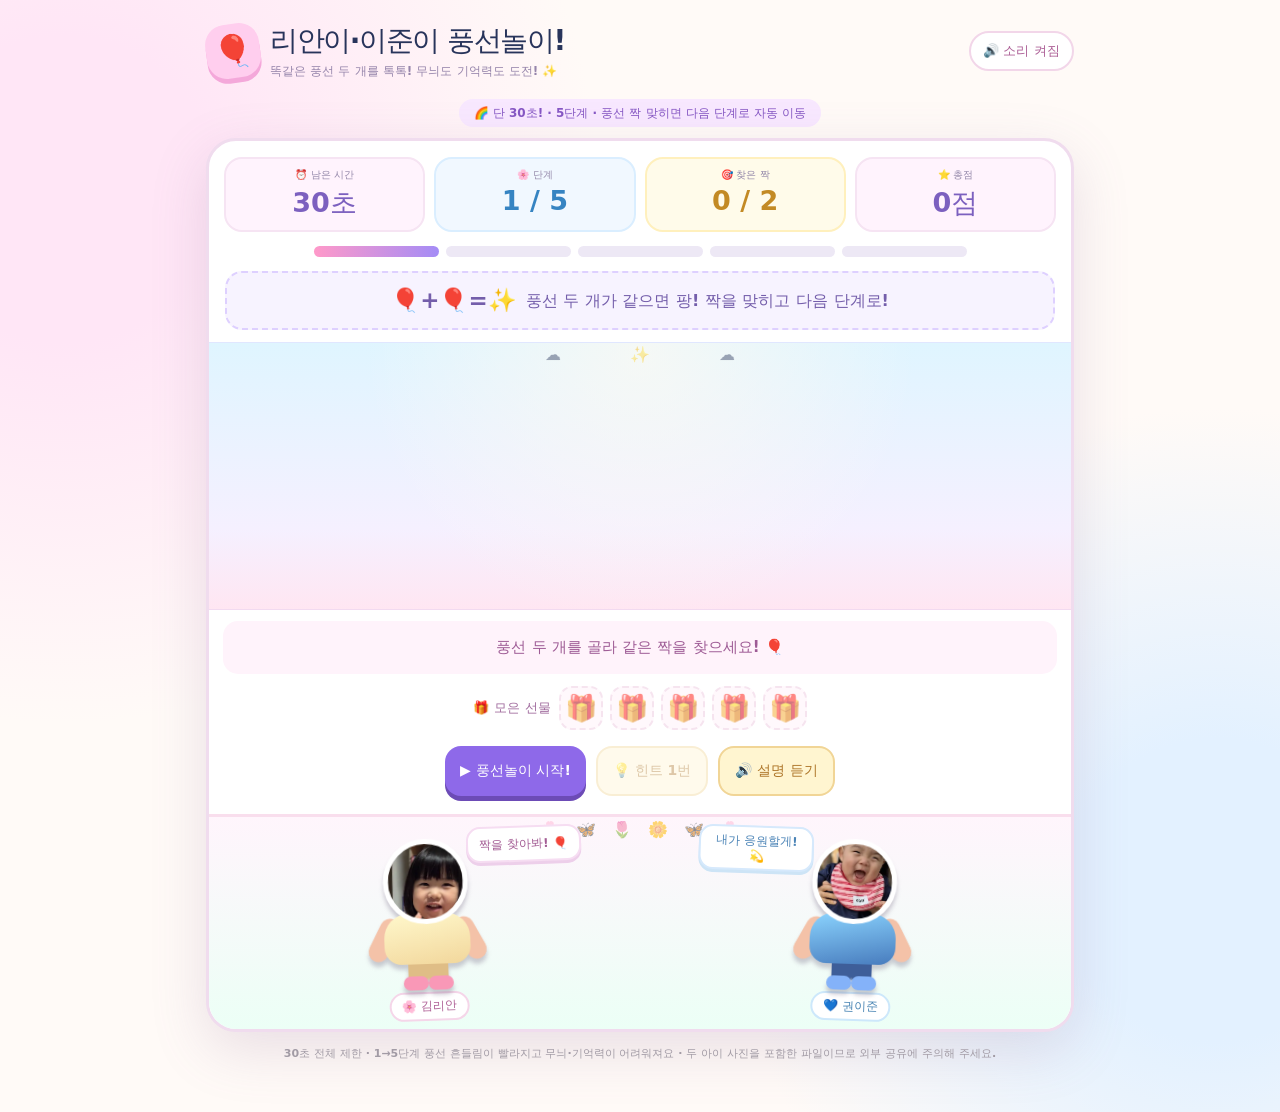
==== balloon-match.html @ eaff9c70 "Add Rian and Ijun 30-second balloon matching game with progressive levels" ====
<!doctype html>
<html lang="ko"><head><meta charset="utf-8"><meta name="viewport" content="width=device-width, initial-scale=1, viewport-fit=cover"><meta name="theme-color" content="#fff5fb"><title>리안이와 이준이의 풍선놀이</title>
<style>
:root{font-family:ui-rounded,"Apple SD Gothic Neo","Malgun Gothic",system-ui,sans-serif;--ink:#28345b;--pink:#ef77b0;--violet:#8365da;--bg:#fff8fb;font-synthesis:none}
*{box-sizing:border-box}html,body{margin:0;overflow-x:hidden}body{color:var(--ink);background:radial-gradient(circle at 5% 17%,#ffe6f6 0 10%,transparent 35%),radial-gradient(circle at 95% 80%,#e3f1ff 0 10%,transparent 32%),#fffaf7;min-height:100dvh}
button{font:inherit;cursor:pointer;-webkit-tap-highlight-color:transparent}button:focus-visible{outline:4px solid #7b9ffd;outline-offset:2px}
.app{max-width:900px;margin:auto;padding:22px 16px 50px}
.top{display:flex;gap:12px;align-items:center;justify-content:space-between;flex-wrap:wrap}
.logo{display:flex;align-items:center;gap:10px}.logo-icon{font-size:32px;display:grid;place-items:center;background:#ffceee;width:54px;height:54px;border-radius:20px;box-shadow:0 5px 0 #f4a8da;transform:rotate(-8deg)}
.logo h1{font-size:clamp(18px,4.5vw,28px);margin:0;letter-spacing:-1.4px;font-weight:1000}.logo small{display:block;color:#9685ab;font-size:12px;font-weight:850;margin-top:3px}
.sound{border:2px solid #f2d6e9;border-radius:999px;background:white;color:#ac5f96;padding:9px 12px;font-size:13px;font-weight:900}
.notice{text-align:center;color:#8b77ae;font-weight:900;margin:22px 0 16px}.notice b{background:#f8e8ff;border-radius:999px;padding:7px 15px;color:#8657c4;font-size:12px}
.game{border:3px solid #f0dcee;border-radius:30px;overflow:hidden;background:#fff;box-shadow:0 18px 55px #8c6a9430}
.hud{display:grid;grid-template-columns:repeat(4,minmax(0,1fr));gap:9px;padding:16px 15px 14px}
.stat{border-radius:18px;background:#fff3fd;text-align:center;min-width:0;padding:9px 4px;border:2px solid #f6e4f3}.stat:nth-child(2){background:#f1f8ff;border-color:#daeeff}.stat:nth-child(3){background:#fffbea;border-color:#fff0bd}
.stat small{font-size:10px;font-weight:900;color:#9387a9;display:block;white-space:nowrap}.stat strong{white-space:nowrap;display:block;font-size:clamp(18px,4vw,27px);font-weight:1000;color:#7c60bf;margin-top:3px}.stat:nth-child(2) strong{color:#3684c2}.stat:nth-child(3) strong{color:#c38a24}
.stages{display:flex;align-items:center;justify-content:center;gap:7px;margin:0 12px 14px}.stage-dot{height:11px;border-radius:99px;background:#ede8f5;flex:1;max-width:125px}.stage-dot.done{background:#9bddaf}.stage-dot.active{background:linear-gradient(90deg,#ff99c9,#a48cf6)}
.instructions{background:#f7f3ff;margin:0 16px 12px;border:2px dashed #ded0ff;border-radius:17px;min-height:59px;display:flex;align-items:center;justify-content:center;gap:9px;text-align:center;padding:9px;color:#745eab;font-size:clamp(12px,3.2vw,16px);font-weight:950;line-height:1.5}
.pair-demo{font-size:23px;flex-shrink:0}
.field{position:relative;min-height:calc(var(--rows,2)*110px + 20px);padding:18px 12px 23px;background:radial-gradient(circle at 50% 3%,#fffaf1b0,transparent 55%),linear-gradient(#dff5ff 0%,#f5f0ff 70%,#ffe6f2 100%);border-top:1px solid #e0e7ff;border-bottom:1px solid #f2daf0}
.field:before{content:'☁️　　　　 ✨　　　　 ☁️';pointer-events:none;position:absolute;top:2px;left:0;right:0;text-align:center;opacity:.43;white-space:nowrap}
.cards{position:relative;z-index:1;display:grid;grid-template-columns:repeat(var(--cols,3),minmax(0,1fr));gap:clamp(4px,1.7vw,12px);justify-items:center;max-width:720px;margin:auto;min-height:225px}
.balloon-card{position:relative;border:0;background:transparent;min-width:0;width:100%;max-width:135px;aspect-ratio:1.04 / 1;display:grid;place-items:center;touch-action:manipulation;transform:translateZ(0)}
.balloon-card:not(:disabled):active{transform:scale(.94)}
.balloon-visual{width:clamp(52px,12vw,105px);height:clamp(68px,15vw,128px);max-height:100%;position:relative;border-radius:51% 51% 48% 48% / 57% 57% 43% 43%;background:radial-gradient(ellipse at 31% 22%,#ffffffbf 0 7%,#ffffff39 9%,transparent 37%),linear-gradient(145deg,#ffffff60,var(--balloon-color));border:2px solid #ffffffde;box-shadow:inset -9px -11px 0 #8f508221,0 8px 7px #80658545;transform-origin:50% 95%;animation:sway 2.4s ease-in-out infinite alternate;animation-delay:var(--delay,0s)}
.balloon-visual:after{content:'';position:absolute;bottom:-10px;left:42%;right:42%;height:13px;clip-path:polygon(50% 0,0 100%,100% 100%);background:var(--balloon-color)}
.balloon-thread{position:absolute;bottom:-25px;left:50%;width:2px;height:23px;background:#93728e;opacity:.7}
.pattern{position:absolute;inset:10% 9% 10%;display:flex;align-items:center;justify-content:center;border-radius:49% / 48%;color:#fff;overflow:hidden;text-shadow:0 2px 2px #82657b5e;font-size:clamp(13px,3vw,27px);font-weight:1000;letter-spacing:1px}
.pattern.dots{background-image:radial-gradient(circle,#ffffffef 22%,transparent 25%);background-size:21px 21px}
.pattern.stripes{background:repeating-linear-gradient(135deg,#ffffffbd 0 8px,#ffffff13 8px 19px)}
.pattern.zigzag{background:repeating-linear-gradient(0deg,transparent 0 17px,#ffffff5d 18px 22px,transparent 23px 31px)}
.pattern.gold{color:#fff;text-shadow:0 1px 4px #b67a00;font-size:clamp(20px,5vw,43px)}
.balloon-back{position:absolute;inset:0;border-radius:inherit;background:linear-gradient(135deg,#c7b4ff,#b5c4ff 55%,#ffaed5);display:none;align-items:center;justify-content:center;color:white;font-size:clamp(25px,6vw,49px);text-shadow:0 3px 2px #8e6cbd;font-weight:1000;box-shadow:inset 0 6px 0 #ffffff48}
.field.memory .balloon-card:not(.selected):not(.matched):not(.hint) .balloon-back{display:flex}
.field.memory .balloon-card:not(.selected):not(.matched):not(.hint) .pattern{visibility:hidden}
.field.memory .balloon-card:not(.selected):not(.matched):not(.hint) .balloon-visual{background:linear-gradient(135deg,#c7b4ff,#b5c4ff 55%,#ffaed5)}
.balloon-card.selected .balloon-visual{outline:4px solid #fbe06f;outline-offset:3px;filter:drop-shadow(0 0 13px #ffec69)}
.balloon-card.hint .balloon-visual{outline:5px solid #fff07a;outline-offset:4px;animation:hint 0.45s infinite alternate}
.balloon-card.mismatch .balloon-visual{animation:shake .3s linear 2}
.balloon-card.matched .balloon-visual{animation:pop .46s ease-out forwards}
.balloon-card.gone{visibility:hidden;pointer-events:none}
.balloon-card:disabled{cursor:default}
.cheer-mark{position:absolute;top:0;right:2px;font-size:30px;opacity:0;z-index:4;pointer-events:none}
.balloon-card.matched .cheer-mark{animation:burst .6s ease-out forwards}
.message{display:flex;align-items:center;justify-content:center;text-align:center;min-height:53px;margin:11px 14px 0;padding:7px 12px;background:#fff3fb;color:#9e5b95;border-radius:15px;font-size:clamp(12px,2.9vw,15px);font-weight:900;line-height:1.45}
.reward-bar{display:flex;align-items:center;justify-content:center;flex-wrap:wrap;gap:8px;padding:12px 12px 2px}.reward-label{font-size:13px;color:#a16c9e;font-weight:950}.reward-item{width:44px;height:44px;display:grid;place-items:center;border-radius:13px;border:2px dashed #efd0e4;background:#fff4fa;font-size:26px;opacity:.56}.reward-item.won{background:#fff7dc;border-color:#f6d681;opacity:1;animation:reward .35s both}
.actions{display:flex;justify-content:center;gap:10px;flex-wrap:wrap;padding:14px 16px 18px}.action{border:0;border-radius:16px;font-size:14px;font-weight:1000;padding:12px 15px;min-height:50px}.start{background:#8e69e9;color:#fff;box-shadow:0 5px 0 #6c4bb6}.hint-action{background:#fff5d0;color:#ae7629;border:2px solid #f1d596}.action:disabled{opacity:.4}.action:active{transform:translateY(3px)}
.kids-scene{position:relative;display:flex;gap:10px;justify-content:space-around;align-items:flex-end;min-height:215px;padding:18px 10px 8px;background:linear-gradient(180deg,#fff5fc 0,#ecfff6 100%);border-top:3px solid #f9deed}
.kids-scene:before{content:'🌸　🦋　🌷　🌼　🦋　🌸';position:absolute;top:3px;left:0;right:0;text-align:center;font-size:16px;opacity:.55}
.kid{flex:0 1 190px;text-align:center;position:relative;display:flex;align-items:center;flex-direction:column;transform:rotate(-2deg)}.kid.ijun{transform:rotate(2deg)}
.kid-speech{position:absolute;top:-10px;left:72%;width:115px;min-height:36px;z-index:6;display:grid;place-items:center;background:white;border:2px solid #f6ddf2;box-shadow:0 3px 0 #edcfea;color:#a35c94;border-radius:14px;font-size:12px;font-weight:900;padding:5px 8px}
.kid.ijun .kid-speech{left:auto;right:72%;border-color:#d6e9fc;color:#4a83b6;box-shadow:0 3px 0 #cde4f6}
.kid-person{width:110px;height:151px;position:relative;filter:drop-shadow(0 5px 2px #6a5c7850)}.kid-face{position:absolute;left:50%;top:0;transform:translateX(-50%);width:85px;height:85px;border-radius:50%;border:5px solid #fff;overflow:hidden;z-index:3;background:#fff}.kid-face img{width:100%;height:100%;object-fit:cover;object-position:50% 37%}
.kid-shirt{position:absolute;top:74px;left:50%;transform:translateX(-50%);height:51px;width:86px;border-radius:25px 25px 17px 17px;background:linear-gradient(170deg,#fff8cc,#f2d79c)}.kid.ijun .kid-shirt{background:linear-gradient(170deg,#8cd5ff,#477bbd)}
.kid-arm{position:absolute;top:77px;height:46px;width:20px;border-radius:99px;background:#f4c2a8}.kid-arm.left{left:2px;transform:rotate(28deg)}.kid-arm.right{right:2px;transform:rotate(-28deg)}
.kid-leg{position:absolute;bottom:4px;height:40px;width:20px;border-radius:9px;background:#dfbd86;z-index:-1}.kid-leg.left{left:35px}.kid-leg.right{right:35px}.kid.ijun .kid-leg{background:#3e5e99}
.kid-shoe{position:absolute;bottom:0;width:25px;height:14px;border-radius:15px;background:#f998b7}.kid-shoe.left{left:30px}.kid-shoe.right{right:30px}.kid.ijun .kid-shoe{background:#84b2f9}
.kid-name{margin-top:2px;border-radius:999px;background:white;padding:4px 10px;font-size:12px;font-weight:1000;color:#af6096;border:2px solid #f5d6e9}.kid.ijun .kid-name{color:#4582b2;border-color:#cde8fb}
.kid.celebrate .kid-person{animation:jump .33s ease-in-out 3 alternate}.kid.celebrate .kid-arm.left{animation:wave 0.3s ease-in-out 3 alternate}
.modal{position:absolute;inset:0;z-index:30;background:#fffbfff0;display:grid;place-items:center;padding:18px;backdrop-filter:blur(5px)}.modal[hidden]{display:none}.modal-card{text-align:center;border-radius:28px;background:white;border:3px solid #ffe5c8;box-shadow:0 14px 45px #b98f9f55;padding:28px 17px;max-width:420px;width:100%}.modal-emoji{font-size:72px;animation:jump .5s infinite alternate}.modal h3{margin:10px 0 6px;font-size:27px}.modal p{margin:0 0 14px;color:#8d7f9e;font-size:14px;font-weight:800;line-height:1.5}.modal .action{width:100%;background:#eb83bb;color:#fff}
.footer{text-align:center;font-size:11px;font-weight:700;color:#a5a0a7;margin-top:13px;line-height:1.55}
@keyframes sway{to{transform:rotate(4deg) translateY(-5px)}}@keyframes pop{0%{transform:scale(1);opacity:1}45%{transform:scale(1.33);opacity:1}100%{transform:scale(.1);opacity:0}}@keyframes shake{25%{transform:rotate(-11deg)}75%{transform:rotate(11deg)}}@keyframes hint{to{transform:scale(1.13);filter:drop-shadow(0 0 14px #ffea40)}}@keyframes reward{0%{transform:scale(.2)}70%{transform:scale(1.25)}100%{transform:scale(1)}}@keyframes burst{15%{opacity:1;transform:translateY(-7px) scale(1.2)}100%{opacity:0;transform:translateY(-40px) scale(1.5)}}@keyframes jump{to{transform:translateY(-10px) rotate(2deg)}}@keyframes wave{to{transform:rotate(70deg)}}
@media(max-width:600px){.app{padding:13px 9px 30px}.top{gap:7px}.logo-icon{width:45px;height:45px;font-size:26px}.hud{padding:12px 9px;gap:6px}.stat{border-radius:13px}.stages{margin-bottom:10px}.instructions{margin:0 9px 9px;min-height:46px}.field{padding:12px 4px 20px;min-height:calc(var(--rows,2)*92px + 12px)}.cards{gap:0px}.balloon-card{aspect-ratio:1.05/1}.balloon-visual{width:clamp(53px,18vw,78px);height:clamp(72px,25vw,101px)}.pattern{font-size:14px;letter-spacing:0}.reward-bar{gap:5px;padding:10px 5px 0}.reward-item{width:38px;height:38px;font-size:22px}.actions{padding:12px 10px 15px;gap:7px}.action{font-size:12px;padding:10px 12px;min-height:44px}.kids-scene{min-height:204px;gap:0}.kid{flex-basis:45%}.kid-person{width:98px;height:142px}.kid-face{width:77px;height:77px}.kid-shirt{top:68px;width:82px}.kid-arm{top:73px}.kid-speech{top:-12px;left:68%;width:83px;font-size:10px;padding:4px}.kid.ijun .kid-speech{right:68%}.kid-name{font-size:11px}.footer{font-size:10px}}
@media(prefers-reduced-motion:reduce){.balloon-visual,.kid.celebrate .kid-person,.modal-emoji{animation:none}}

/* Faster yet visible effects as each round progresses */
.game{position:relative}
.game[data-stage="1"] .balloon-visual{animation-duration:2.25s}
.game[data-stage="2"] .balloon-visual{animation-duration:1.95s}
.game[data-stage="3"] .balloon-visual{animation-duration:1.65s}
.game[data-stage="4"] .balloon-visual{animation-duration:1.35s}
.game[data-stage="5"] .balloon-visual{animation-duration:1.12s}
.game[data-stage="5"] .balloon-card:nth-child(2n) .balloon-visual{animation-direction:alternate-reverse}
.stage-toast{position:absolute;z-index:35;top:38%;left:50%;width:min(85%,370px);transform:translate(-50%,-50%);background:#fffdf0f4;border:4px solid #ffd472;border-radius:28px;box-shadow:0 17px 50px #a1647b55;display:flex;align-items:center;justify-content:center;flex-direction:column;gap:5px;text-align:center;padding:20px;color:#9155b0;pointer-events:none;animation:toastJump .7s ease-out both}
.stage-toast[hidden]{display:none}
.stage-toast span{font-size:56px}
.stage-toast strong{font-size:23px;line-height:1.4}
.field{overflow:visible}
.confetti-piece{position:fixed;z-index:36;width:8px;height:16px;border-radius:2px;pointer-events:none;animation:confettiFall .9s ease-in forwards}
.stat.urgent{background:#ffe8ec;border-color:#fb8da4;animation:urgency .7s infinite alternate}
.stat.urgent strong{color:#d93759!important}
.balloon-card.matched .balloon-visual{animation:pop .48s cubic-bezier(.12,.73,.5,1) forwards;filter:drop-shadow(0 0 12px #fff98e)}
@keyframes toastJump{0%{opacity:0;transform:translate(-50%,-40%) scale(.68)}35%{opacity:1;transform:translate(-50%,-55%) scale(1.06)}75%{opacity:1}100%{opacity:0;transform:translate(-50%,-66%) scale(.98)}}
@keyframes confettiFall{0%{opacity:1;transform:translate(0,-6px) rotate(0deg)}100%{opacity:0;transform:translate(var(--x),var(--y)) rotate(460deg)}}
@keyframes urgency{to{background:#ffd4df;transform:scale(1.04)}}
@media(prefers-reduced-motion:reduce){.stage-toast,.confetti-piece,.stat.urgent{animation:none}}
@media(max-width:600px){.hud{gap:4px;padding:10px 6px}.stat{padding:8px 2px}.stat small{font-size:9px}.stat strong{font-size:clamp(15px,4.1vw,22px)}.stage-toast{padding:12px}.stage-toast strong{font-size:20px}}
</style></head>
<body><div class="app">
<header class="top"><div class="logo"><div class="logo-icon">🎈</div><div><h1>리안이·이준이 풍선놀이!</h1><small>똑같은 풍선 두 개를 톡톡! 무늬도 기억력도 도전! ✨</small></div></div><button class="sound" id="soundBtn" aria-label="게임 소리 켜고 끄기">🔊 소리 켜짐</button></header>
<div class="notice"><b>🌈 단 30초! · 5단계 · 풍선 짝 맞히면 다음 단계로 자동 이동</b></div>
<main class="game" id="gameCard" data-stage="1">
 <section class="hud"><div class="stat"><small>⏰ 남은 시간</small><strong id="timeLeft">30초</strong></div><div class="stat"><small>🌸 단계</small><strong id="level">1 / 5</strong></div><div class="stat"><small>🎯 찾은 짝</small><strong id="pairs">0 / 2</strong></div><div class="stat"><small>⭐ 총점</small><strong id="score">0점</strong></div></section>
 <div class="stages" id="stages" aria-label="5단계 진행도"></div>
 <div class="instructions"><span class="pair-demo" id="pairDemo">🎈+🎈=✨</span><span id="instruction">풍선 두 개가 같으면 팡! 짝을 맞히고 다음 단계로!</span></div>
 <div class="field" id="field"><div class="cards" id="cards" aria-label="짝맞추기 풍선들"></div><div class="modal" id="modal" hidden><div class="modal-card"><div class="modal-emoji" id="modalEmoji">🎁</div><h3 id="modalTitle">짝맞추기 성공!</h3><p id="modalDescription"></p><button id="modalAction" class="action">🎁 선물 열기!</button></div></div></div>
 <div class="message" id="message" aria-live="polite">풍선 두 개를 골라 같은 짝을 찾으세요! 🎈</div><div id="stageToast" class="stage-toast" role="status" aria-live="polite" hidden><span id="stageToastIcon">🎉</span><strong id="stageToastText">다음 단계로 넘어가요!</strong></div>
 <div class="reward-bar"><span class="reward-label">🎁 모은 선물</span><div id="rewards" style="display:flex;gap:7px"></div></div>
 <div class="actions"><button id="startBtn" class="action start">▶ 풍선놀이 시작!</button><button id="hintBtn" class="action hint-action" disabled>💡 힌트 1번</button><button id="speakBtn" class="action hint-action">🔊 설명 듣기</button></div>
 <div class="kids-scene"><div class="kid rian" id="rian"><span class="kid-speech" id="rianTalk">짝을 찾아봐! 🎈</span><div class="kid-person"><div class="kid-leg left"></div><div class="kid-leg right"></div><div class="kid-shoe left"></div><div class="kid-shoe right"></div><div class="kid-arm left"></div><div class="kid-arm right"></div><div class="kid-shirt"></div><div class="kid-face"><img src="[data-uri]" alt="리안이 사진"></div></div><div class="kid-name">🌸 김리안</div></div><div class="kid ijun" id="ijun"><span class="kid-speech" id="ijunTalk">내가 응원할게! 💫</span><div class="kid-person"><div class="kid-leg left"></div><div class="kid-leg right"></div><div class="kid-shoe left"></div><div class="kid-shoe right"></div><div class="kid-arm left"></div><div class="kid-arm right"></div><div class="kid-shirt"></div><div class="kid-face"><img src="[data-uri]" alt="이준이 사진"></div></div><div class="kid-name">💙 권이준</div></div></div>
</main><div class="footer">30초 전체 제한 · 1→5단계 풍선 흔들림이 빨라지고 무늬·기억력이 어려워져요 · 두 아이 사진을 포함한 파일이므로 외부 공유에 주의해 주세요.</div>
</div><script>
'use strict';
const $ = id => document.getElementById(id);
const colors=[
 {id:'rose',name:'분홍',base:'#ff84bc'},
 {id:'yellow',name:'노랑',base:'#ffce5d'},
 {id:'sky',name:'하늘',base:'#70caff'},
 {id:'purple',name:'보라',base:'#be9aff'},
 {id:'mint',name:'민트',base:'#8adebe'},
 {id:'orange',name:'주황',base:'#ffab77'},
 {id:'coral',name:'빨강',base:'#fc7587'}
];
const patterns=['solid','dots','stripes','stars','hearts','zigzag'];
const stageData=[
 {pairs:2,cols:2,mode:'open',name:'🎈 색깔 찾기'},
 {pairs:2,cols:2,mode:'open',name:'🎈 색깔 속도 도전'},
 {pairs:2,cols:2,mode:'open',name:'🎨 같은 색, 다른 무늬!'},
 {pairs:3,cols:3,mode:'memory',name:'🧠 기억력 도전'},
 {pairs:3,cols:3,mode:'memory',name:'👑 황금풍선 마지막 도전'}
];
const prizes=['🦄','🧁','🐻','🐰','🎀','🦋','🌈','👑','🍓','🧸','🐬','🪄'];
const storageBest='rian-ijun-balloon-best-v2',storageWins='rian-ijun-balloon-wins-v2';
const state={stage:0,matched:0,selected:null,locked:false,playing:false,mode:'idle',score:0,combo:0,bestCombo:0,wrong:0,hintUsed:false,deck:[],prizes:[],timers:[],run:0,best:0,wins:0,timeLeft:30,interval:null,deadline:0,matchedTotal:0};
const readNumber=(key)=>{try{let n=Number(localStorage.getItem(key)||0);return Number.isFinite(n)&&n>=0?n:0;}catch{return 0;}};
state.best=readNumber(storageBest);state.wins=readNumber(storageWins);
let soundOn=true,ac=null;
function sound(freq=620,duration=.1,kind='sine',vol=.07){
 if(!soundOn)return;
 try{ac=ac||new (window.AudioContext||window.webkitAudioContext)();const osc=ac.createOscillator(),gain=ac.createGain(),t=ac.currentTime;
 osc.type=kind;osc.frequency.setValueAtTime(freq,t);gain.gain.setValueAtTime(.001,t);gain.gain.exponentialRampToValueAtTime(vol,t+.012);
 gain.gain.exponentialRampToValueAtTime(.001,t+duration);osc.connect(gain);gain.connect(ac.destination);osc.start();osc.stop(t+duration+.025);
 }catch{}
}
function soundsHappy(){sound(650,.1);schedule(()=>sound(890,.12),95);schedule(()=>sound(1070,.17),190);}
function schedule(fn,ms){const run=state.run;const id=setTimeout(()=>{if(run===state.run)fn();},ms);state.timers.push(id);return id;}
function clearScheduled(){state.run++;for(const t of state.timers)clearTimeout(t);state.timers=[];if(state.interval){clearInterval(state.interval);state.interval=null;}}
const shuffle=arr=>{const result=arr.slice();for(let i=result.length-1;i>0;i--){let n=Math.floor(Math.random()*(i+1));[result[i],result[n]]=[result[n],result[i]];}return result;};
function makePairs(stage){
 const n=stageData[stage].pairs, cs=shuffle(colors);
 if(stage<=1)return cs.slice(0,n).map(c=>({key:c.id+'-solid',color:c,pattern:'solid'}));
 const all=[];
 // Require two pairs sharing the same base color but different patterns.
 all.push({key:cs[0].id+'-dots',color:cs[0],pattern:'dots'});
 all.push({key:cs[0].id+'-stripes',color:cs[0],pattern:'stripes'});
 const possibilities=shuffle(cs.slice(1,6).flatMap(c=>shuffle(patterns).map(p=>({key:c.id+'-'+p,color:c,pattern:p}))));
 for(const p of possibilities){if(all.length>=n)break;if(!all.some(x=>x.key===p.key))all.push(p);}
 if(stage===4)all[n-1]={key:'gold',color:{id:'gold',name:'황금',base:'#ffd054'},pattern:'gold'};
 return shuffle(all.slice(0,n));
}
function updateUi(){
 const cfg=stageData[Math.min(state.stage,4)];
 $('level').textContent=(state.stage+1)+' / 5';$('pairs').textContent=state.matched+' / '+cfg.pairs;$('score').textContent=state.score+'점';
 const timeEl=$('timeLeft'); if(timeEl){ timeEl.textContent=Math.max(0,state.timeLeft)+'초'; timeEl.style.color=state.timeLeft<=10?'#ec5266':'#7c60bf'; }
 $('stages').replaceChildren();for(let i=0;i<5;i++){const dot=document.createElement('span');dot.className='stage-dot '+(i<state.stage?'done':i===state.stage?'active':'');$('stages').append(dot);}
 $('rewards').replaceChildren();for(let i=0;i<5;i++){const d=document.createElement('span');d.className='reward-item'+(i<state.prizes.length?' won':'');d.textContent=state.prizes[i]||'🎁';$('rewards').append(d);}
}
function say(a,b){$('rianTalk').textContent=a;$('ijunTalk').textContent=b;}
function cheer(){for(const e of [$('rian'),$('ijun')]){e.classList.remove('celebrate');void e.offsetWidth;e.classList.add('celebrate');}}
function notice(t){$('message').textContent=t;}
function description(t){$('instruction').textContent=t;}
function balloonPattern(pair){
 const p=pair.pattern;
 return p==='stars'?'✦ ✦ ✦':p==='hearts'?'♥ ♥':p==='zigzag'?'〰':p==='gold'?'★':'';
}
function startTimer(){
 if(state.interval)clearInterval(state.interval);
 state.deadline=performance.now()+30000;
 state.timeLeft=30;
 state.interval=setInterval(tickTimer,90);tickTimer();
}
function tickTimer(){
 if(!state.playing)return;
 state.timeLeft=Math.max(0,Math.ceil((state.deadline-performance.now())/1000));
 const urgency=$('timeLeft')?.parentElement;
 urgency?.classList.toggle('urgent',state.timeLeft<=5);
 updateUi();
 if(state.timeLeft<=0){if(state.interval)clearInterval(state.interval);state.interval=null;timeoutGame();}
}
function timeoutGame(){
 if(!state.playing)return;
 state.playing=false;state.mode='timeout';state.locked=true;
 saveBest();
 $('hintBtn').disabled=true;$('startBtn').disabled=false;$('startBtn').textContent='▶ 다시 시작';
 $('modal').hidden=false;$('modalEmoji').textContent='⏰';$('modalTitle').textContent='30초 종료!';
 $('modalDescription').textContent='🎈 '+state.matchedTotal+'쌍 성공 · ⭐ '+state.score+'점 · '+(state.stage+1)+'단계까지 도전! · 내 최고 '+state.best+'점';
 $('modalAction').textContent='🎈 다시 시작';notice('⏰ 30초 종료! '+state.matchedTotal+'쌍 맞혔어요!');
 say('30초 도전 완료! 💖','다음엔 신기록! 🏆');
}
function saveBest(){
 if(state.score>state.best){state.best=state.score;try{localStorage.setItem(storageBest,String(state.best));}catch{}}
}
function celebrateConfetti(n=15){
 const colors=['#fa8bb4','#a18cf5','#ffe178','#79d6c5','#6aa9f4'];
 const rect=$('field').getBoundingClientRect();
 const cx=rect.left+rect.width/2,cy=rect.top+Math.min(100,rect.height/3);
 for(let i=0;i<n;i++){
  const d=document.createElement('i');d.className='confetti-piece';d.style.left=(cx+(Math.random()-.5)*120)+'px';d.style.top=cy+'px';
  d.style.background=colors[i%colors.length];d.style.setProperty('--x',((Math.random()-.5)*300)+'px');d.style.setProperty('--y',(100+Math.random()*180)+'px');
  document.body.append(d);setTimeout(()=>d.remove(),950);
 }
}
function stageMessage(icon,message){
 const toast=$('stageToast');$('stageToastIcon').textContent=icon;$('stageToastText').textContent=message;
 toast.hidden=false;toast.style.animation='none';void toast.offsetWidth;toast.style.animation='';
 schedule(()=>toast.hidden=true,720);
}
function goNextLevel(){
 if(!state.playing)return;
 state.stage++;
 if(state.stage>=stageData.length){finishGame();return;}
 $('modal').hidden=true;notice('➡️ 다음 단계로 넘어가요!');enterLevel();
}
function cardFor(pair,id){
 const btn=document.createElement('button');btn.className='balloon-card';btn.type='button';btn.dataset.key=pair.key;btn.dataset.index=String(id);
 btn.style.setProperty('--balloon-color',pair.color.base);btn.style.setProperty('--delay',(-(id%5)*.25)+'s');
 btn.innerHTML='<span class="balloon-visual" aria-hidden="true"><span class="pattern '+pair.pattern+'">'+balloonPattern(pair)+'</span><span class="balloon-thread"></span><span class="balloon-back">?</span></span><span class="cheer-mark" aria-hidden="true">✨</span>';
 btn.setAttribute('aria-label',pair.color.name+' '+pair.pattern+' 풍선');
 btn.addEventListener('click',()=>chooseCard(btn));return btn;
}
function enterLevel(){
 const cfg=stageData[state.stage];state.mode=cfg.mode==='memory'?'preview':'play';$('gameCard').dataset.stage=String(state.stage+1);
 state.selected=null;state.locked=false;state.matched=0;state.wrong=0;state.hintUsed=false;
 $('hintBtn').disabled=true;$('hintBtn').textContent='💡 힌트 1번';
 const pairs=makePairs(state.stage);state.deck=shuffle(pairs.flatMap(p=>[{...p},{...p}]));
 const field=$('field'),cards=$('cards');field.classList.remove('memory');
 field.style.setProperty('--rows',Math.ceil(state.deck.length/cfg.cols));
 cards.style.setProperty('--cols',cfg.cols);cards.replaceChildren();
 state.deck.forEach((p,i)=>cards.append(cardFor(p,i)));
 $('pairDemo').textContent=cfg.mode==='memory'?'👀 → ❔❔':'🎈+🎈=💥';
 if(cfg.mode==='memory'){
  description('👀 색과 무늬를 잠깐 기억해요!');notice('✨ 잠시 후 풍선이 가려져요! 잘 봐요.');say('이제 기억해 봐! 👀','나도 기억할게! 🧠');
  schedule(()=>{if(state.mode==='preview'){state.mode='play';field.classList.add('memory');description('❔+❔=💖');notice('❔ 풍선을 두 개씩 뒤집어 똑같은 짝을 찾아요!');$('hintBtn').disabled=false;}},state.stage===3?1700:1250);
 }else{
  description(cfg.name+' · 🎈 두 개를 톡톡!');
  notice(state.stage<2?'🎈 똑같은 색 풍선 두 개를 차례로 눌러요!':'🎨 색깔과 무늬가 모두 똑같은 풍선 두 개를 찾아요!');
  say('짝을 찾아봐! 👀','같은 무늬야? ✨');$('hintBtn').disabled=false;
 }
 updateUi();
}
function chooseCard(btn){
 if(state.mode!=='play'||state.locked||btn.classList.contains('matched')||btn.classList.contains('gone'))return;
 if(state.selected===btn){btn.classList.remove('selected');state.selected=null;return;}
 btn.classList.add('selected');sound(540,.09);
 if(!state.selected){state.selected=btn;notice('👆 하나 골랐어요! 같은 풍선 하나 더 찾아 톡!');say('하나 찾았어! 🌸','하나 더 찾아! 💙');return;}
 const first=state.selected;state.selected=null;state.locked=true;
 if(first.dataset.key===btn.dataset.key){
  const golden=btn.dataset.key==='gold';state.matched++;state.matchedTotal++;state.combo++;state.bestCombo=Math.max(state.combo,state.bestCombo);
  const bonus=10+Math.min(20,(state.combo-1)*4)+(golden?30:0);state.score+=bonus;
  first.classList.remove('selected');btn.classList.remove('selected');first.classList.add('matched');btn.classList.add('matched');
  notice((golden?'👑 황금풍선 보너스! ':'💥 팡팡! 짝 맞추기 성공! ')+'+'+bonus+'점');say('우와! 멋져! 🥳','팡팡! 최고야! 🎉');cheer();soundsHappy();celebrateConfetti(8);updateUi();
  schedule(()=>{first.classList.add('gone');btn.classList.add('gone');state.locked=false;
   if(state.matched>=stageData[state.stage].pairs)rewardStage();else notice('🎈 남은 풍선도 같은 두 개를 찾아봐요!');},520);
 }else{
  state.combo=0;state.wrong++;notice('💛 다른 풍선이에요! 색깔과 무늬를 다시 봐요.');say('아깝다, 다시! 💖','꼼꼼히 찾아봐! 👀');
  first.classList.add('mismatch');btn.classList.add('mismatch');sound(345,.17,'triangle',.048);
  updateUi();
  schedule(()=>{first.classList.remove('selected','mismatch');btn.classList.remove('selected','mismatch');state.locked=false;
   if(state.wrong>=2&&!state.hintUsed)notice('💡 헷갈려도 괜찮아요! 힌트 버튼으로 한 쌍을 볼 수 있어요!');},850);
 }
}
function hintPair(){
 if(state.mode!=='play'||state.locked||state.hintUsed)return;
 // If one balloon is already selected, show its matching partner.
 const active=Array.from($('cards').children).filter(x=>!x.classList.contains('gone')&&!x.classList.contains('matched'));
 const first=state.selected||active[0];if(!first)return;
 const pair=active.filter(x=>x.dataset.key===first.dataset.key);if(pair.length!==2)return;
 state.hintUsed=true;$('hintBtn').disabled=true;$('hintBtn').textContent='💡 사용했어요';
 pair.forEach(x=>x.classList.add('hint'));notice('✨ 반짝이는 두 풍선이 같은 짝이에요!');sound(740,.13);
 schedule(()=>pair.forEach(x=>x.classList.remove('hint')),2000);
}
function rewardStage(){
 if(!state.playing)return;
 state.mode='transition';
 const remaining=prizes.filter(x=>!state.prizes.includes(x));
 const gift=remaining[Math.floor(Math.random()*remaining.length)];state.prizes.push(gift);
 cheer();soundsHappy();updateUi();celebrateConfetti(24);
 stageMessage('🎉'+gift,'완료! 다음 단계로 넘어가요!');
 notice('🎉 '+(state.stage+1)+'단계 성공! '+gift+' 획득! 다음 단계로 넘어가요!');
 schedule(goNextLevel,730);
}
function rewardClick(){
 if(state.mode==='finished'||state.mode==='timeout')startGame();
}
function finishGame(){
 state.mode='finished';state.playing=false;if(state.interval){clearInterval(state.interval);state.interval=null;}state.wins++;saveBest();celebrateConfetti(40);
 try{localStorage.setItem(storageWins,String(state.wins));}catch{}
 if(state.score>state.best){state.best=state.score;try{localStorage.setItem(storageBest,String(state.best));}catch{}}
 $('modal').hidden=false;$('modalEmoji').textContent='🏆🌈';$('modalTitle').textContent='대단해요! 12쌍 성공!';
 $('modalDescription').textContent='⭐ '+state.score+'점 · 최고 연속 '+state.bestCombo+'쌍 · 모은 선물 '+state.prizes.join(' ')+' · 내 최고 '+state.best+'점';
 $('modalAction').textContent='🎈 풍선놀이 다시 시작';notice('👑 리안이와 이준이의 풍선놀이 성공!');say('우리 정말 멋져! 💕','또 놀자! 🌈');
 cheer();soundsHappy();$('startBtn').disabled=false;$('startBtn').textContent='▶ 다시 시작';$('hintBtn').disabled=true; state.playing=false;
}
function startGame(){
 clearScheduled();state.stage=0;state.matched=0;state.matchedTotal=0;state.selected=null;state.locked=false;
 state.score=0;state.combo=0;state.bestCombo=0;state.wrong=0;state.prizes=[];
 state.playing=true;state.mode='setup';state.timeLeft=30;$('modal').hidden=true;
 $('stageToast').hidden=true;$('startBtn').disabled=true;$('startBtn').textContent='🎈 풍선놀이 진행 중';
 $('timeLeft').parentElement.classList.remove('urgent');
 enterLevel();startTimer();sound(600,.13);
}
function speak(){
 try{if(!window.speechSynthesis||!window.SpeechSynthesisUtterance){notice('🎈 같은 색과 무늬의 풍선 두 개를 차례로 눌러 보세요!');return;}
  window.speechSynthesis.cancel();const t=state.mode==='preview'?'풍선을 잠시 기억해 주세요.':'똑같이 생긴 풍선 두 개를 차례로 눌러요. 색깔과 무늬를 잘 보세요.';
  const u=new SpeechSynthesisUtterance(t);u.lang='ko-KR';u.rate=.9;window.speechSynthesis.speak(u);
 }catch{notice('🎈 두 개를 차례로 눌러 짝을 맞춰요!');}
}
$('startBtn').addEventListener('click',startGame);$('hintBtn').addEventListener('click',hintPair);$('modalAction').addEventListener('click',rewardClick);
$('speakBtn').addEventListener('click',speak);$('soundBtn').addEventListener('click',()=>{soundOn=!soundOn;$('soundBtn').textContent=soundOn?'🔊 소리 켜짐':'🔇 소리 꺼짐';if(soundOn)sound(660,.1);});
document.addEventListener('visibilitychange',()=>{if(!document.hidden&&state.playing)tickTimer();});
window.addEventListener('pagehide',clearScheduled);
window.matchGameDebug={state,enterLevel,chooseCard,makePairs,startGame,tickTimer,timeoutGame,goNextLevel};
updateUi();

</script></body></html>
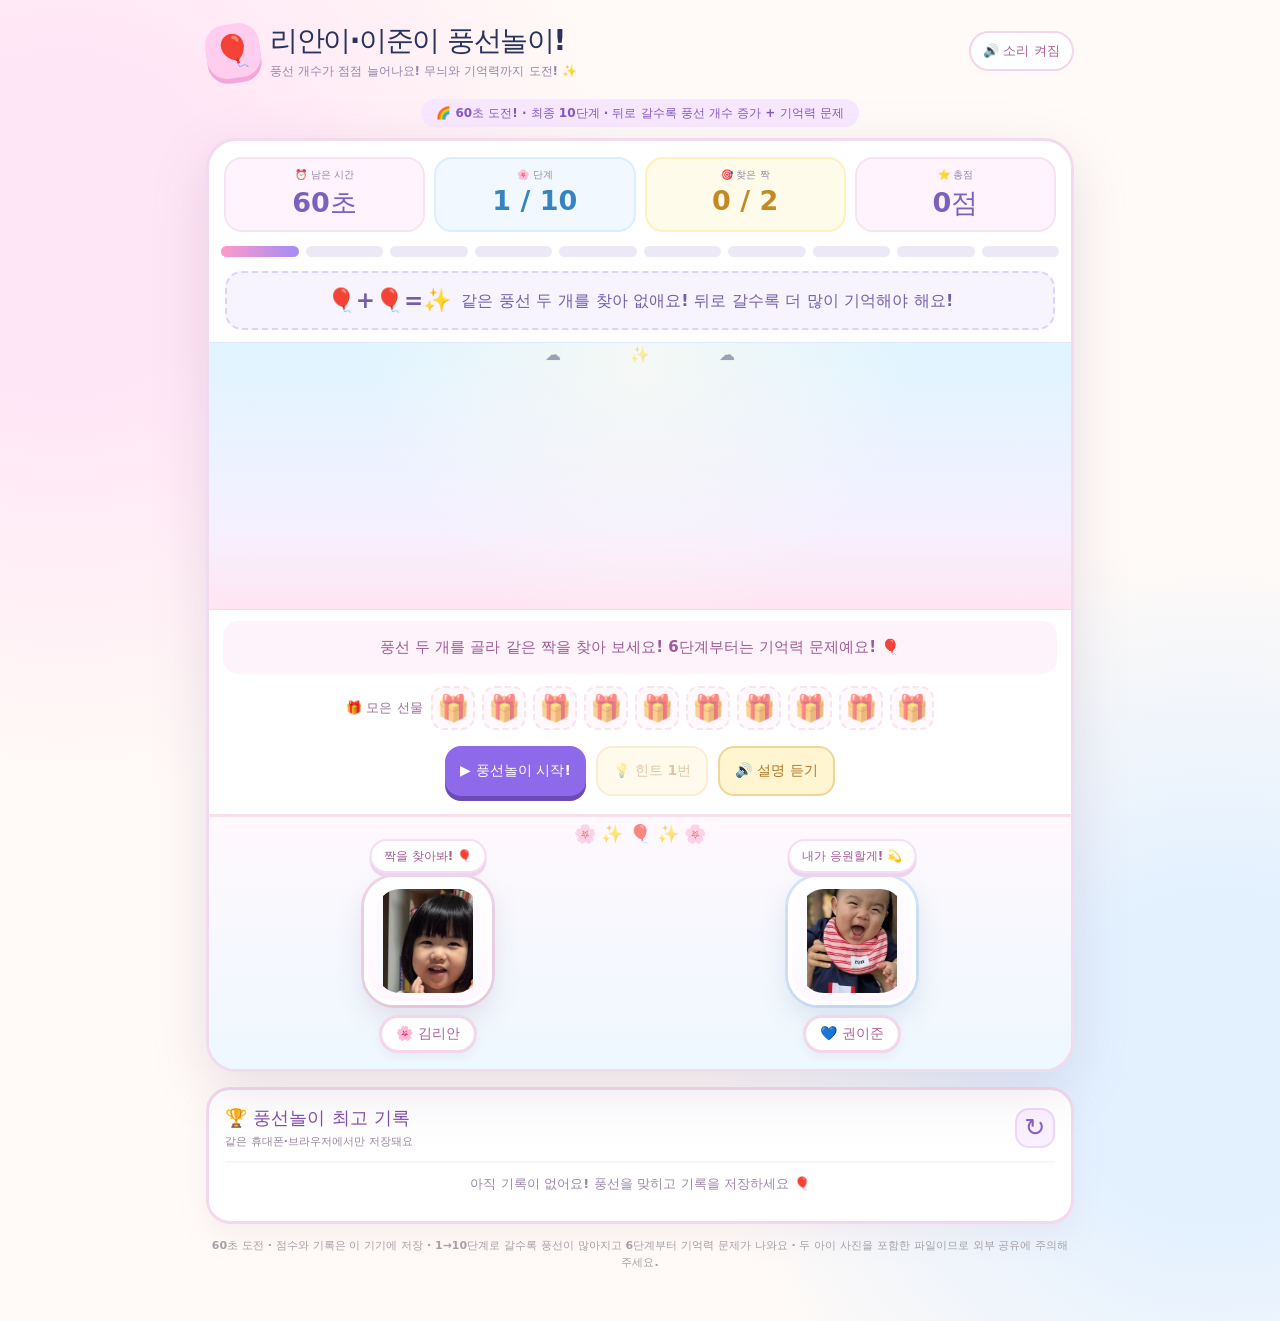
==== commit 0f3112ba: "Polish 10-stage balloon game with crown fireworks and Rian/Ijun local score rankings" ====
--- a/balloon-match.html
+++ b/balloon-match.html
@@ -70,7 +70,12 @@
 .game[data-stage="3"] .balloon-visual{animation-duration:1.65s}
 .game[data-stage="4"] .balloon-visual{animation-duration:1.35s}
 .game[data-stage="5"] .balloon-visual{animation-duration:1.12s}
-.game[data-stage="5"] .balloon-card:nth-child(2n) .balloon-visual{animation-direction:alternate-reverse}
+.game[data-stage="6"] .balloon-visual{animation-duration:1.02s}
+.game[data-stage="7"] .balloon-visual{animation-duration:.95s}
+.game[data-stage="8"] .balloon-visual{animation-duration:.88s}
+.game[data-stage="9"] .balloon-visual{animation-duration:.82s}
+.game[data-stage="10"] .balloon-visual{animation-duration:.76s}
+.game[data-stage="5"] .balloon-card:nth-child(2n) .balloon-visual,.game[data-stage="6"] .balloon-card:nth-child(2n) .balloon-visual,.game[data-stage="7"] .balloon-card:nth-child(2n) .balloon-visual,.game[data-stage="8"] .balloon-card:nth-child(2n) .balloon-visual,.game[data-stage="9"] .balloon-card:nth-child(2n) .balloon-visual,.game[data-stage="10"] .balloon-card:nth-child(2n) .balloon-visual{animation-direction:alternate-reverse}
 .stage-toast{position:absolute;z-index:35;top:38%;left:50%;width:min(85%,370px);transform:translate(-50%,-50%);background:#fffdf0f4;border:4px solid #ffd472;border-radius:28px;box-shadow:0 17px 50px #a1647b55;display:flex;align-items:center;justify-content:center;flex-direction:column;gap:5px;text-align:center;padding:20px;color:#9155b0;pointer-events:none;animation:toastJump .7s ease-out both}
 .stage-toast[hidden]{display:none}
 .stage-toast span{font-size:56px}
@@ -85,20 +90,92 @@
 @keyframes urgency{to{background:#ffd4df;transform:scale(1.04)}}
 @media(prefers-reduced-motion:reduce){.stage-toast,.confetti-piece,.stat.urgent{animation:none}}
 @media(max-width:600px){.hud{gap:4px;padding:10px 6px}.stat{padding:8px 2px}.stat small{font-size:9px}.stat strong{font-size:clamp(15px,4.1vw,22px)}.stage-toast{padding:12px}.stage-toast strong{font-size:20px}}
+
+/* upgraded photo cards and denser board for 10 stages */
+.balloon-card{max-width:98px;aspect-ratio:.92/1}
+.balloon-visual{width:clamp(40px,8.6vw,74px);height:clamp(54px,11.2vw,96px)}
+.pattern{font-size:clamp(11px,2.6vw,21px)}
+.field{min-height:calc(var(--rows,2)*84px + 20px)}
+.cards{max-width:760px}
+.cards[data-cols="5"] .balloon-card,.cards[data-cols="6"] .balloon-card{max-width:80px}
+.cards[data-cols="5"] .balloon-visual,.cards[data-cols="6"] .balloon-visual{width:clamp(34px,7.5vw,58px);height:clamp(46px,9.5vw,78px)}
+.cards[data-cols="6"]{gap:3px}
+.photo-scene{min-height:236px;padding:18px 12px 16px;background:linear-gradient(180deg,#fff8fd 0,#eef8ff 100%)}
+.photo-scene:before{content:'🌸   ✨   🎈   ✨   🌸';top:6px;font-size:18px;opacity:.62}
+.kid-card{position:relative;display:flex;flex-direction:column;align-items:center;justify-content:flex-end;gap:10px;flex:0 1 220px;padding-top:18px}
+.kid-card .kid-speech{position:absolute;top:4px;left:50%;transform:translateX(-50%);width:max-content;max-width:160px;min-height:unset;padding:7px 12px;border-radius:18px;font-size:12px;line-height:1.35;box-shadow:0 4px 0 #ecd4ec;border-width:2px}
+.kid-card.ijun .kid-speech{left:50%;right:auto;transform:translateX(-50%)}
+.kid-photo-frame{width:128px;height:128px;border-radius:30px;background:linear-gradient(180deg,#ffffff,#fff8ff);padding:8px;border:4px solid #fff;box-shadow:0 12px 28px rgba(139,100,138,.18),0 0 0 3px #f1d7ea;display:flex;align-items:center;justify-content:center;margin-top:24px}
+.kid-card.ijun .kid-photo-frame{box-shadow:0 12px 28px rgba(92,122,164,.18),0 0 0 3px #d6e7fa}
+.kid-photo{width:100%;height:100%;border-radius:24px;object-fit:contain;background:linear-gradient(180deg,#fff9fd,#f6fbff)}
+.kid-name{margin-top:0;padding:7px 14px;font-size:14px;border-width:3px;box-shadow:0 4px 12px rgba(0,0,0,.05)}
+.kid-card.celebrate .kid-photo-frame{animation:jump .38s ease-in-out 4 alternate}
+.kid-card.celebrate .kid-photo{filter:saturate(1.08)}
+@media(max-width:600px){.field{min-height:calc(var(--rows,2)*70px + 12px)}.cards{gap:3px}.balloon-card{max-width:72px}.balloon-visual{width:clamp(30px,7.4vw,52px);height:clamp(40px,10vw,68px)}.pattern{font-size:11px}.cards[data-cols="5"] .balloon-card,.cards[data-cols="6"] .balloon-card{max-width:62px}.cards[data-cols="5"] .balloon-visual,.cards[data-cols="6"] .balloon-visual{width:clamp(26px,6.4vw,42px);height:clamp(35px,8.4vw,56px)}.photo-scene{min-height:180px;padding:12px 6px 10px}.kid-card{flex-basis:46%;gap:6px;padding-top:12px}.kid-photo-frame{width:98px;height:98px;border-radius:24px;padding:6px;margin-top:18px}.kid-photo{border-radius:18px}.kid-card .kid-speech{max-width:110px;font-size:10px;top:0;padding:5px 8px}.kid-name{font-size:12px;padding:5px 10px}}
+
+/* FINAL 10-STAGE CROWN, FIREWORKS, AND LOCAL FAMILY RANKING */
+.rankboard{margin-top:15px;border:3px solid #f3d9ea;border-radius:24px;background:#fff;box-shadow:0 12px 30px #ad88ad1a;padding:16px}
+.rankboard-head{display:flex;justify-content:space-between;align-items:center;gap:12px;border-bottom:2px solid #fff0f7;padding-bottom:12px}
+.rankboard-head span{font-size:18px;font-weight:1000;color:#804eac;display:block}
+.rankboard-head small{display:block;color:#99879c;font-size:11px;font-weight:750;margin-top:4px}
+.ranking-refresh{border:2px solid #edd7fb;border-radius:14px;width:40px;height:40px;background:#faf1ff;color:#8860c2;font-size:25px;cursor:pointer}
+.rank-list{margin:0;padding:0;list-style:none}
+.rank-list li{display:flex;align-items:center;gap:11px;border-bottom:1px solid #f6edf5;padding:12px 6px}
+.rank-list li:last-child{border-bottom:0}
+.rank-position{font-size:21px;min-width:36px;text-align:center;font-weight:950;color:#9b78ab}
+.rank-portrait{width:42px;height:42px;object-fit:contain;background:#fff5fb;border:2px solid #f5dfef;border-radius:13px;flex-shrink:0}
+.rank-who{flex:1;min-width:0;display:flex;flex-direction:column;gap:3px}
+.rank-who b{font-size:14px;color:#74527e}
+.rank-who small{font-size:11px;color:#a09bac;line-height:1.4}
+.rank-points{font-size:17px;font-weight:1000;color:#8d55cd;white-space:nowrap}
+.rank-empty{justify-content:center;color:#9b88a9;font-size:13px;font-weight:800;text-align:center}
+.rank-list li.rank-new{background:#fff9df;border-radius:12px}
+.rank-save{background:#f9f3ff;border:2px solid #f1d9f5;border-radius:18px;padding:11px;margin:8px 0 13px}
+.rank-save[hidden]{display:none}
+.rank-save-title{color:#885aad;font-size:12px;font-weight:1000;margin-bottom:11px}
+.rank-player-options{display:flex;justify-content:center;gap:14px}
+.rank-player{background:#fff;border:3px solid #eddaeb;border-radius:17px;padding:8px 12px;min-width:106px;display:flex;align-items:center;flex-direction:column;gap:5px;cursor:pointer;font-size:12px;color:#6f537d;font-weight:1000;box-shadow:0 4px 0 #ead0e3}
+.rank-player img{width:55px;height:55px;object-fit:contain;border-radius:12px}
+.rank-player:disabled{opacity:.65;cursor:default}
+.rank-player:active{transform:translateY(2px)}
+.rank-save-message{min-height:16px;font-size:12px;font-weight:950;color:#8865b0;margin-top:8px}
+.final-crown-scene{position:relative;padding:2px 0 10px}
+.final-crown-scene[hidden]{display:none}
+.crown-svg{display:block;margin:0 auto;width:min(200px,70%);max-height:115px;filter:drop-shadow(0 5px 2px #9e6a395c);animation:crownVictory .86s cubic-bezier(.17,1.8,.3,1) both,crownFloat 2.2s ease-in-out 1s infinite alternate}
+.crown-title{font-size:15px;font-weight:1000;background:linear-gradient(90deg,#eb568f,#a365e7,#d29a20);background-clip:text;-webkit-background-clip:text;color:transparent}
+.modal.final-win .modal-card{border:5px solid #ffd966;background:linear-gradient(145deg,#fffdf4,#fff4fb 52%,#ebfbff);box-shadow:0 0 0 7px #ffe6a856,0 16px 60px #df8cb580}
+.modal.final-win .modal-emoji{animation:finalEmojiBob .6s infinite alternate;font-size:43px}
+.modal.final-win .modal-card{position:relative;overflow:hidden}
+.final-fireworks{position:absolute;inset:0;pointer-events:none;overflow:hidden}
+.final-fireworks[hidden]{display:none}
+.firework-burst{position:absolute;z-index:3;left:var(--left);top:var(--top);width:2px;height:2px;pointer-events:none}
+.firework-particle{position:absolute;left:0;top:0;width:8px;height:8px;border-radius:50%;background:var(--color);box-shadow:0 0 6px var(--color);animation:fireworkBurst 1.1s var(--delay) cubic-bezier(.11,.65,.28,1) both;transform-origin:center center}
+@keyframes fireworkBurst{0%{transform:translate(0,0) scale(.1);opacity:1}25%{opacity:1}95%{opacity:.9}100%{transform:translate(var(--dx),var(--dy)) scale(.35);opacity:0}}
+@keyframes crownVictory{0%{transform:translateY(70px) rotate(-20deg) scale(.2);opacity:0}65%{transform:translateY(-8px) rotate(8deg) scale(1.16);opacity:1}100%{transform:translateY(0) rotate(0) scale(1)}}
+@keyframes crownFloat{to{transform:translateY(-7px) rotate(3deg)}}
+@keyframes finalEmojiBob{to{transform:scale(1.13) rotate(5deg)}}
+@media(max-width:600px){.rankboard{padding:12px;margin-top:10px;border-radius:17px}.rankboard-head span{font-size:15px}.rank-list li{padding:9px 2px;gap:7px}.rank-portrait{width:36px;height:36px}.rank-position{font-size:17px;min-width:26px}.rank-who b{font-size:12px}.rank-who small{font-size:10px}.rank-points{font-size:14px}.rank-player-options{gap:8px}.rank-player{min-width:90px;padding:7px}.rank-player img{width:45px;height:45px}.crown-svg{max-height:90px}.crown-title{font-size:12px}}
+@media(prefers-reduced-motion:reduce){.crown-svg,.modal.final-win .modal-emoji,.firework-particle{animation:none}}
+
 </style></head>
 <body><div class="app">
-<header class="top"><div class="logo"><div class="logo-icon">🎈</div><div><h1>리안이·이준이 풍선놀이!</h1><small>똑같은 풍선 두 개를 톡톡! 무늬도 기억력도 도전! ✨</small></div></div><button class="sound" id="soundBtn" aria-label="게임 소리 켜고 끄기">🔊 소리 켜짐</button></header>
-<div class="notice"><b>🌈 단 30초! · 5단계 · 풍선 짝 맞히면 다음 단계로 자동 이동</b></div>
+<header class="top"><div class="logo"><div class="logo-icon">🎈</div><div><h1>리안이·이준이 풍선놀이!</h1><small>풍선 개수가 점점 늘어나요! 무늬와 기억력까지 도전! ✨</small></div></div><button class="sound" id="soundBtn" aria-label="게임 소리 켜고 끄기">🔊 소리 켜짐</button></header>
+<div class="notice"><b>🌈 60초 도전! · 최종 10단계 · 뒤로 갈수록 풍선 개수 증가 + 기억력 문제</b></div>
 <main class="game" id="gameCard" data-stage="1">
- <section class="hud"><div class="stat"><small>⏰ 남은 시간</small><strong id="timeLeft">30초</strong></div><div class="stat"><small>🌸 단계</small><strong id="level">1 / 5</strong></div><div class="stat"><small>🎯 찾은 짝</small><strong id="pairs">0 / 2</strong></div><div class="stat"><small>⭐ 총점</small><strong id="score">0점</strong></div></section>
- <div class="stages" id="stages" aria-label="5단계 진행도"></div>
- <div class="instructions"><span class="pair-demo" id="pairDemo">🎈+🎈=✨</span><span id="instruction">풍선 두 개가 같으면 팡! 짝을 맞히고 다음 단계로!</span></div>
- <div class="field" id="field"><div class="cards" id="cards" aria-label="짝맞추기 풍선들"></div><div class="modal" id="modal" hidden><div class="modal-card"><div class="modal-emoji" id="modalEmoji">🎁</div><h3 id="modalTitle">짝맞추기 성공!</h3><p id="modalDescription"></p><button id="modalAction" class="action">🎁 선물 열기!</button></div></div></div>
- <div class="message" id="message" aria-live="polite">풍선 두 개를 골라 같은 짝을 찾으세요! 🎈</div><div id="stageToast" class="stage-toast" role="status" aria-live="polite" hidden><span id="stageToastIcon">🎉</span><strong id="stageToastText">다음 단계로 넘어가요!</strong></div>
+ <section class="hud"><div class="stat"><small>⏰ 남은 시간</small><strong id="timeLeft">60초</strong></div><div class="stat"><small>🌸 단계</small><strong id="level">1 / 10</strong></div><div class="stat"><small>🎯 찾은 짝</small><strong id="pairs">0 / 2</strong></div><div class="stat"><small>⭐ 총점</small><strong id="score">0점</strong></div></section>
+ <div class="stages" id="stages" aria-label="10단계 진행도"></div>
+ <div class="instructions"><span class="pair-demo" id="pairDemo">🎈+🎈=✨</span><span id="instruction">같은 풍선 두 개를 찾아 없애요! 뒤로 갈수록 더 많이 기억해야 해요!</span></div>
+ <div class="field" id="field"><div class="cards" id="cards" aria-label="짝맞추기 풍선들"></div><div class="modal" id="modal" hidden><div class="modal-card"><div class="final-fireworks" id="finalFireworks" hidden aria-hidden="true"></div><div class="modal-emoji" id="modalEmoji">🎁</div><h3 id="modalTitle">짝맞추기 성공!</h3><p id="modalDescription"></p><div class="final-crown-scene" id="finalCrown" hidden aria-hidden="true">
+ <svg class="crown-svg" viewBox="0 0 220 140" xmlns="http://www.w3.org/2000/svg"><defs><linearGradient id="crownGold" x2=".8" y2="1"><stop stop-color="#fff6a5"/><stop offset=".45" stop-color="#ffd94f"/><stop offset="1" stop-color="#e39c2b"/></linearGradient></defs><path d="M22 45 L61 78 L102 21 L133 78 L191 37 L178 110 L35 110Z" fill="url(#crownGold)" stroke="#e2a139" stroke-width="7" stroke-linejoin="round"/><rect x="34" y="102" width="146" height="24" rx="10" fill="#ffe377" stroke="#d79828" stroke-width="5"/><path d="M61 78 L102 21 L133 78" fill="none" stroke="#fff5b5" stroke-width="5" stroke-linecap="round"/><ellipse cx="109" cy="91" rx="16" ry="20" fill="#f477a6" stroke="#fff2d3" stroke-width="4"/><ellipse cx="59" cy="94" rx="10" ry="13" fill="#76d7f3"/><ellipse cx="160" cy="91" rx="11" ry="13" fill="#b18af9"/><circle cx="22" cy="43" r="10" fill="#fff3a0"/><circle cx="102" cy="21" r="10" fill="#fff3a0"/><circle cx="191" cy="38" r="10" fill="#fff3a0"/></svg>
+ <div class="crown-title">👑 리안이와 이준이의 황금왕관!</div>
+</div><div class="rank-save" id="rankSave" hidden><div class="rank-save-title">🏅 누구의 기록인가요? 사진을 눌러 저장해요!</div>
+ <div class="rank-player-options"><button type="button" class="rank-player" data-player="rian"><img src="[data-uri]" alt="김리안"><b>🌸 김리안</b></button><button type="button" class="rank-player" data-player="ijun"><img src="[data-uri]" alt="권이준"><b>💙 권이준</b></button></div><div class="rank-save-message" id="rankSaveMessage" role="status" aria-live="polite"></div></div>
+<button id="modalAction" class="action">🎁 선물 열기!</button></div></div></div>
+ <div class="message" id="message" aria-live="polite">풍선 두 개를 골라 같은 짝을 찾아 보세요! 6단계부터는 기억력 문제예요! 🎈</div><div id="stageToast" class="stage-toast" role="status" aria-live="polite" hidden><span id="stageToastIcon">🎉</span><strong id="stageToastText">다음 단계로 넘어가요!</strong></div>
  <div class="reward-bar"><span class="reward-label">🎁 모은 선물</span><div id="rewards" style="display:flex;gap:7px"></div></div>
  <div class="actions"><button id="startBtn" class="action start">▶ 풍선놀이 시작!</button><button id="hintBtn" class="action hint-action" disabled>💡 힌트 1번</button><button id="speakBtn" class="action hint-action">🔊 설명 듣기</button></div>
- <div class="kids-scene"><div class="kid rian" id="rian"><span class="kid-speech" id="rianTalk">짝을 찾아봐! 🎈</span><div class="kid-person"><div class="kid-leg left"></div><div class="kid-leg right"></div><div class="kid-shoe left"></div><div class="kid-shoe right"></div><div class="kid-arm left"></div><div class="kid-arm right"></div><div class="kid-shirt"></div><div class="kid-face"><img src="[data-uri]" alt="리안이 사진"></div></div><div class="kid-name">🌸 김리안</div></div><div class="kid ijun" id="ijun"><span class="kid-speech" id="ijunTalk">내가 응원할게! 💫</span><div class="kid-person"><div class="kid-leg left"></div><div class="kid-leg right"></div><div class="kid-shoe left"></div><div class="kid-shoe right"></div><div class="kid-arm left"></div><div class="kid-arm right"></div><div class="kid-shirt"></div><div class="kid-face"><img src="[data-uri]" alt="이준이 사진"></div></div><div class="kid-name">💙 권이준</div></div></div>
-</main><div class="footer">30초 전체 제한 · 1→5단계 풍선 흔들림이 빨라지고 무늬·기억력이 어려워져요 · 두 아이 사진을 포함한 파일이므로 외부 공유에 주의해 주세요.</div>
+ <div class="kids-scene photo-scene"><div class="kid-card rian" id="rian"><span class="kid-speech" id="rianTalk">짝을 찾아봐! 🎈</span><div class="kid-photo-frame"><img class="kid-photo" src="[data-uri]" alt="리안이 사진"></div><div class="kid-name">🌸 김리안</div></div><div class="kid-card ijun" id="ijun"><span class="kid-speech" id="ijunTalk">내가 응원할게! 💫</span><div class="kid-photo-frame"><img class="kid-photo" src="[data-uri]" alt="이준이 사진"></div><div class="kid-name">💙 권이준</div></div></div>
+</main><section class="rankboard" id="rankboard" aria-label="풍선놀이 이 기기 순위표"><div class="rankboard-head"><div><span>🏆 풍선놀이 최고 기록</span><small>같은 휴대폰·브라우저에서만 저장돼요</small></div><button type="button" id="rankingRefresh" class="ranking-refresh" aria-label="순위 다시 불러오기">↻</button></div><ol id="rankList" class="rank-list"><li class="rank-empty">아직 기록이 없어요! 도전해 보세요 🎈</li></ol></section><div class="footer">60초 도전 · 점수와 기록은 이 기기에 저장 · 1→10단계로 갈수록 풍선이 많아지고 6단계부터 기억력 문제가 나와요 · 두 아이 사진을 포함한 파일이므로 외부 공유에 주의해 주세요.</div>
 </div><script>
 'use strict';
 const $ = id => document.getElementById(id);
@@ -113,15 +190,20 @@
 ];
 const patterns=['solid','dots','stripes','stars','hearts','zigzag'];
 const stageData=[
- {pairs:2,cols:2,mode:'open',name:'🎈 색깔 찾기'},
- {pairs:2,cols:2,mode:'open',name:'🎈 색깔 속도 도전'},
- {pairs:2,cols:2,mode:'open',name:'🎨 같은 색, 다른 무늬!'},
- {pairs:3,cols:3,mode:'memory',name:'🧠 기억력 도전'},
- {pairs:3,cols:3,mode:'memory',name:'👑 황금풍선 마지막 도전'}
+ {pairs:2,cols:2,mode:'open',name:'🎈 1단계 · 색깔 두 쌍'},
+ {pairs:3,cols:3,mode:'open',name:'🎈 2단계 · 색깔 세 쌍'},
+ {pairs:4,cols:4,mode:'open',name:'🎨 3단계 · 무늬 네 쌍'},
+ {pairs:5,cols:4,mode:'open',name:'🎨 4단계 · 무늬 다섯 쌍'},
+ {pairs:6,cols:4,mode:'open',name:'🎈 5단계 · 풍선 열두 개'},
+ {pairs:8,cols:4,mode:'memory',name:'🧠 6단계 · 기억력 시작'},
+ {pairs:10,cols:5,mode:'memory',name:'🧠 7단계 · 풍선 스무 개'},
+ {pairs:12,cols:5,mode:'memory',name:'🌟 8단계 · 풍선 스물네 개'},
+ {pairs:14,cols:6,mode:'memory',name:'🌟 9단계 · 풍선 스물여덟 개'},
+ {pairs:16,cols:6,mode:'memory',name:'👑 10단계 · 최종 기억력 도전'}
 ];
 const prizes=['🦄','🧁','🐻','🐰','🎀','🦋','🌈','👑','🍓','🧸','🐬','🪄'];
-const storageBest='rian-ijun-balloon-best-v2',storageWins='rian-ijun-balloon-wins-v2';
-const state={stage:0,matched:0,selected:null,locked:false,playing:false,mode:'idle',score:0,combo:0,bestCombo:0,wrong:0,hintUsed:false,deck:[],prizes:[],timers:[],run:0,best:0,wins:0,timeLeft:30,interval:null,deadline:0,matchedTotal:0};
+const storageBest='rian-ijun-balloon-best-v3',storageWins='rian-ijun-balloon-wins-v3',storageRanks='rian-ijun-balloon-ranks-v1';
+const state={stage:0,matched:0,selected:null,locked:false,playing:false,mode:'idle',score:0,combo:0,bestCombo:0,wrong:0,hintUsed:false,deck:[],prizes:[],timers:[],run:0,best:0,wins:0,timeLeft:60,interval:null,deadline:0,matchedTotal:0};
 const readNumber=(key)=>{try{let n=Number(localStorage.getItem(key)||0);return Number.isFinite(n)&&n>=0?n:0;}catch{return 0;}};
 state.best=readNumber(storageBest);state.wins=readNumber(storageWins);
 let soundOn=true,ac=null;
@@ -137,23 +219,31 @@
 function clearScheduled(){state.run++;for(const t of state.timers)clearTimeout(t);state.timers=[];if(state.interval){clearInterval(state.interval);state.interval=null;}}
 const shuffle=arr=>{const result=arr.slice();for(let i=result.length-1;i>0;i--){let n=Math.floor(Math.random()*(i+1));[result[i],result[n]]=[result[n],result[i]];}return result;};
 function makePairs(stage){
- const n=stageData[stage].pairs, cs=shuffle(colors);
- if(stage<=1)return cs.slice(0,n).map(c=>({key:c.id+'-solid',color:c,pattern:'solid'}));
- const all=[];
- // Require two pairs sharing the same base color but different patterns.
- all.push({key:cs[0].id+'-dots',color:cs[0],pattern:'dots'});
- all.push({key:cs[0].id+'-stripes',color:cs[0],pattern:'stripes'});
- const possibilities=shuffle(cs.slice(1,6).flatMap(c=>shuffle(patterns).map(p=>({key:c.id+'-'+p,color:c,pattern:p}))));
- for(const p of possibilities){if(all.length>=n)break;if(!all.some(x=>x.key===p.key))all.push(p);}
- if(stage===4)all[n-1]={key:'gold',color:{id:'gold',name:'황금',base:'#ffd054'},pattern:'gold'};
- return shuffle(all.slice(0,n));
+ const n=stageData[stage].pairs,palette=shuffle(colors);
+ if(stage<=1)return palette.slice(0,n).map(c=>({key:c.id+'-solid',color:c,pattern:'solid'}));
+ const patternPool=['dots','stripes','stars','hearts','zigzag','solid'];
+ const choices=[];
+ // At higher levels, several differently patterned balloons deliberately share a color.
+ const matchingColor=palette[0],nSame=Math.min(stage===2?2:4,n);
+ for(const p of shuffle(patternPool).slice(0,nSame)){
+  choices.push({key:matchingColor.id+'-'+p,color:matchingColor,pattern:p});
+ }
+ const used=new Set(choices.map(c=>c.key));
+ const candidates=shuffle(palette.flatMap(c=>patternPool.map(pattern=>({key:c.id+'-'+pattern,color:c,pattern}))));
+ for(const option of candidates){
+  if(choices.length>=n)break;
+  if(!used.has(option.key)){choices.push(option);used.add(option.key);}
+ }
+ if(choices.length!==n)throw Error('Not enough unique matching balloons');
+ if(stage===9){choices[n-1]={key:'gold-final',color:{id:'gold',name:'황금',base:'#ffd054'},pattern:'gold'};}
+ return shuffle(choices);
 }
 function updateUi(){
- const cfg=stageData[Math.min(state.stage,4)];
- $('level').textContent=(state.stage+1)+' / 5';$('pairs').textContent=state.matched+' / '+cfg.pairs;$('score').textContent=state.score+'점';
+ const cfg=stageData[Math.min(state.stage,stageData.length-1)];
+ $('level').textContent=(state.stage+1)+' / 10';$('pairs').textContent=state.matched+' / '+cfg.pairs;$('score').textContent=state.score+'점';
  const timeEl=$('timeLeft'); if(timeEl){ timeEl.textContent=Math.max(0,state.timeLeft)+'초'; timeEl.style.color=state.timeLeft<=10?'#ec5266':'#7c60bf'; }
- $('stages').replaceChildren();for(let i=0;i<5;i++){const dot=document.createElement('span');dot.className='stage-dot '+(i<state.stage?'done':i===state.stage?'active':'');$('stages').append(dot);}
- $('rewards').replaceChildren();for(let i=0;i<5;i++){const d=document.createElement('span');d.className='reward-item'+(i<state.prizes.length?' won':'');d.textContent=state.prizes[i]||'🎁';$('rewards').append(d);}
+ $('stages').replaceChildren();for(let i=0;i<10;i++){const dot=document.createElement('span');dot.className='stage-dot '+(i<state.stage?'done':i===state.stage?'active':'');$('stages').append(dot);}
+ $('rewards').replaceChildren();for(let i=0;i<10;i++){const d=document.createElement('span');d.className='reward-item'+(i<state.prizes.length?' won':'');d.textContent=state.prizes[i]||'🎁';$('rewards').append(d);}
 }
 function say(a,b){$('rianTalk').textContent=a;$('ijunTalk').textContent=b;}
 function cheer(){for(const e of [$('rian'),$('ijun')]){e.classList.remove('celebrate');void e.offsetWidth;e.classList.add('celebrate');}}
@@ -165,27 +255,29 @@
 }
 function startTimer(){
  if(state.interval)clearInterval(state.interval);
- state.deadline=performance.now()+30000;
- state.timeLeft=30;
+ state.deadline=performance.now()+60000;
+ state.timeLeft=60;
  state.interval=setInterval(tickTimer,90);tickTimer();
 }
 function tickTimer(){
  if(!state.playing)return;
- state.timeLeft=Math.max(0,Math.ceil((state.deadline-performance.now())/1000));
- const urgency=$('timeLeft')?.parentElement;
- urgency?.classList.toggle('urgent',state.timeLeft<=5);
- updateUi();
- if(state.timeLeft<=0){if(state.interval)clearInterval(state.interval);state.interval=null;timeoutGame();}
+ const next=Math.max(0,Math.ceil((state.deadline-performance.now())/1000));
+ if(next!==state.timeLeft){
+  state.timeLeft=next;
+  const time=$('timeLeft');time.textContent=next+'초';time.style.color=next<=10?'#ec5266':'#7c60bf';
+  time.parentElement.classList.toggle('urgent',next<=5);
+ }
+ if(next<=0){if(state.interval)clearInterval(state.interval);state.interval=null;timeoutGame();}
 }
 function timeoutGame(){
  if(!state.playing)return;
  state.playing=false;state.mode='timeout';state.locked=true;
  saveBest();
  $('hintBtn').disabled=true;$('startBtn').disabled=false;$('startBtn').textContent='▶ 다시 시작';
- $('modal').hidden=false;$('modalEmoji').textContent='⏰';$('modalTitle').textContent='30초 종료!';
+ $('modal').hidden=false;$('modal').classList.remove('final-win');$('finalCrown').hidden=true;$('finalFireworks').hidden=true;$('modalEmoji').textContent='⏰';$('modalTitle').textContent='60초 도전 종료!';
  $('modalDescription').textContent='🎈 '+state.matchedTotal+'쌍 성공 · ⭐ '+state.score+'점 · '+(state.stage+1)+'단계까지 도전! · 내 최고 '+state.best+'점';
- $('modalAction').textContent='🎈 다시 시작';notice('⏰ 30초 종료! '+state.matchedTotal+'쌍 맞혔어요!');
- say('30초 도전 완료! 💖','다음엔 신기록! 🏆');
+ $('modalAction').textContent='🎈 다시 시작';notice('⏰ 60초 종료! '+state.matchedTotal+'쌍 맞혔어요!');showRankSave();
+ say('60초 도전 완료! 💖','다음엔 신기록! 🏆');
 }
 function saveBest(){
  if(state.score>state.best){state.best=state.score;try{localStorage.setItem(storageBest,String(state.best));}catch{}}
@@ -225,15 +317,16 @@
  const pairs=makePairs(state.stage);state.deck=shuffle(pairs.flatMap(p=>[{...p},{...p}]));
  const field=$('field'),cards=$('cards');field.classList.remove('memory');
  field.style.setProperty('--rows',Math.ceil(state.deck.length/cfg.cols));
- cards.style.setProperty('--cols',cfg.cols);cards.replaceChildren();
+ cards.style.setProperty('--cols',cfg.cols);cards.dataset.cols=String(cfg.cols);cards.replaceChildren();
  state.deck.forEach((p,i)=>cards.append(cardFor(p,i)));
  $('pairDemo').textContent=cfg.mode==='memory'?'👀 → ❔❔':'🎈+🎈=💥';
  if(cfg.mode==='memory'){
-  description('👀 색과 무늬를 잠깐 기억해요!');notice('✨ 잠시 후 풍선이 가려져요! 잘 봐요.');say('이제 기억해 봐! 👀','나도 기억할게! 🧠');
-  schedule(()=>{if(state.mode==='preview'){state.mode='play';field.classList.add('memory');description('❔+❔=💖');notice('❔ 풍선을 두 개씩 뒤집어 똑같은 짝을 찾아요!');$('hintBtn').disabled=false;}},state.stage===3?1700:1250);
+  const previewTimes=[0,0,0,0,0,2600,2200,1800,1450,1150];
+  description(cfg.name+' · 👀 먼저 기억!');notice('✨ 풍선이 곧 가려져요! 색과 무늬, 자리를 잘 기억해요.');say('얼굴은 안 잘리게 예쁘게 나왔지? 이제 풍선도 기억! 👀','기억력 문제 시작! 집중해! 🧠');
+  schedule(()=>{if(state.mode==='preview'){state.mode='play';field.classList.add('memory');description('❔+❔=💖 기억해서 같은 풍선 찾기');notice('❔ 풍선을 기억해서 같은 짝을 두 개씩 찾아요!');$('hintBtn').disabled=false;}},previewTimes[state.stage]||1400);
  }else{
   description(cfg.name+' · 🎈 두 개를 톡톡!');
-  notice(state.stage<2?'🎈 똑같은 색 풍선 두 개를 차례로 눌러요!':'🎨 색깔과 무늬가 모두 똑같은 풍선 두 개를 찾아요!');
+  notice(state.stage<2?'🎈 똑같은 색 풍선 두 개를 차례로 눌러요!': state.stage<5 ? '🎨 색깔과 무늬가 모두 똑같은 풍선 두 개를 찾아요!' : '🎈 풍선이 점점 많아져요!');
   say('짝을 찾아봐! 👀','같은 무늬야? ✨');$('hintBtn').disabled=false;
  }
  updateUi();
@@ -245,8 +338,8 @@
  if(!state.selected){state.selected=btn;notice('👆 하나 골랐어요! 같은 풍선 하나 더 찾아 톡!');say('하나 찾았어! 🌸','하나 더 찾아! 💙');return;}
  const first=state.selected;state.selected=null;state.locked=true;
  if(first.dataset.key===btn.dataset.key){
-  const golden=btn.dataset.key==='gold';state.matched++;state.matchedTotal++;state.combo++;state.bestCombo=Math.max(state.combo,state.bestCombo);
-  const bonus=10+Math.min(20,(state.combo-1)*4)+(golden?30:0);state.score+=bonus;
+  const golden=btn.dataset.key==='gold-final';state.matched++;state.matchedTotal++;state.combo++;state.bestCombo=Math.max(state.combo,state.bestCombo);
+  const bonus=12+Math.min(30,(state.combo-1)*4)+(golden?40:0)+(state.stage>=5?6:0);state.score+=bonus;
   first.classList.remove('selected');btn.classList.remove('selected');first.classList.add('matched');btn.classList.add('matched');
   notice((golden?'👑 황금풍선 보너스! ':'💥 팡팡! 짝 맞추기 성공! ')+'+'+bonus+'점');say('우와! 멋져! 🥳','팡팡! 최고야! 🎉');cheer();soundsHappy();celebrateConfetti(8);updateUi();
   schedule(()=>{first.classList.add('gone');btn.classList.add('gone');state.locked=false;
@@ -277,7 +370,7 @@
  cheer();soundsHappy();updateUi();celebrateConfetti(24);
  stageMessage('🎉'+gift,'완료! 다음 단계로 넘어가요!');
  notice('🎉 '+(state.stage+1)+'단계 성공! '+gift+' 획득! 다음 단계로 넘어가요!');
- schedule(goNextLevel,730);
+ schedule(goNextLevel,900);
 }
 function rewardClick(){
  if(state.mode==='finished'||state.mode==='timeout')startGame();
@@ -286,15 +379,15 @@
  state.mode='finished';state.playing=false;if(state.interval){clearInterval(state.interval);state.interval=null;}state.wins++;saveBest();celebrateConfetti(40);
  try{localStorage.setItem(storageWins,String(state.wins));}catch{}
  if(state.score>state.best){state.best=state.score;try{localStorage.setItem(storageBest,String(state.best));}catch{}}
- $('modal').hidden=false;$('modalEmoji').textContent='🏆🌈';$('modalTitle').textContent='대단해요! 12쌍 성공!';
- $('modalDescription').textContent='⭐ '+state.score+'점 · 최고 연속 '+state.bestCombo+'쌍 · 모은 선물 '+state.prizes.join(' ')+' · 내 최고 '+state.best+'점';
+ $('modal').hidden=false;$('modal').classList.add('final-win');$('finalCrown').hidden=false;$('finalFireworks').hidden=false;launchFinalFireworks();$('modalEmoji').textContent='🎉✨👑';$('modalTitle').textContent='10단계 황금왕관 획득!';
+ $('modalDescription').textContent='🎈 총 '+state.matchedTotal+'쌍 성공 · ⭐ '+state.score+'점 · 최고 연속 '+state.bestCombo+'쌍 · 모은 선물 '+state.prizes.join(' ')+' · 내 최고 '+state.best+'점';
  $('modalAction').textContent='🎈 풍선놀이 다시 시작';notice('👑 리안이와 이준이의 풍선놀이 성공!');say('우리 정말 멋져! 💕','또 놀자! 🌈');
- cheer();soundsHappy();$('startBtn').disabled=false;$('startBtn').textContent='▶ 다시 시작';$('hintBtn').disabled=true; state.playing=false;
+ cheer();soundsHappy();playVictoryFanfare();showRankSave();$('startBtn').disabled=false;$('startBtn').textContent='▶ 다시 시작';$('hintBtn').disabled=true; state.playing=false;
 }
 function startGame(){
  clearScheduled();state.stage=0;state.matched=0;state.matchedTotal=0;state.selected=null;state.locked=false;
  state.score=0;state.combo=0;state.bestCombo=0;state.wrong=0;state.prizes=[];
- state.playing=true;state.mode='setup';state.timeLeft=30;$('modal').hidden=true;
+ state.playing=true;state.mode='setup';state.timeLeft=60;$('modal').hidden=true;$('modal').classList.remove('final-win');$('finalCrown').hidden=true;$('finalFireworks').hidden=true;$('rankSave').hidden=true;
  $('stageToast').hidden=true;$('startBtn').disabled=true;$('startBtn').textContent='🎈 풍선놀이 진행 중';
  $('timeLeft').parentElement.classList.remove('urgent');
  enterLevel();startTimer();sound(600,.13);
@@ -309,7 +402,86 @@
 $('speakBtn').addEventListener('click',speak);$('soundBtn').addEventListener('click',()=>{soundOn=!soundOn;$('soundBtn').textContent=soundOn?'🔊 소리 켜짐':'🔇 소리 꺼짐';if(soundOn)sound(660,.1);});
 document.addEventListener('visibilitychange',()=>{if(!document.hidden&&state.playing)tickTimer();});
 window.addEventListener('pagehide',clearScheduled);
-window.matchGameDebug={state,enterLevel,chooseCard,makePairs,startGame,tickTimer,timeoutGame,goNextLevel};
+
+// Golden crown / fireworks are shown only on a genuine ten-stage completion.
+function playVictoryFanfare(){
+ const melody=[659,784,988,1175,1318];
+ melody.forEach((note,index)=>schedule(()=>sound(note,.22,'sine',.08),index*150));
+}
+function launchFinalFireworks(){
+ const wrap=$('finalFireworks');wrap.replaceChildren();wrap.hidden=false;
+ const hues=['#ff81ac','#ffd84c','#83dbb1','#93bff8','#bb94f5','#fff7a9'];
+ for(let burst=0;burst<5;burst++){
+  const center=document.createElement('div');center.className='firework-burst';
+  center.style.setProperty('--left',(16+(burst*19)%76)+'%');
+  center.style.setProperty('--top',(8+(burst*17)%59)+'%');
+  for(let particle=0;particle<12;particle++){
+   const point=document.createElement('i');point.className='firework-particle';
+   const a=particle/12*Math.PI*2,radius=48+(burst%2)*20;
+   point.style.setProperty('--dx',(Math.cos(a)*radius)+'px');point.style.setProperty('--dy',(Math.sin(a)*radius)+'px');
+   point.style.setProperty('--color',hues[(particle+burst)%hues.length]);
+   point.style.setProperty('--delay',(burst*.20)+'s');center.append(point);
+  }
+  wrap.append(center);
+ }
+ celebrateConfetti(80);
+}
+// Family ranking is local-only: it never sends either child's name/photo to a backend.
+const rankNames={rian:'김리안',ijun:'권이준'};
+const rankingButtons=Array.from(document.querySelectorAll('.rank-player'));
+let resultSaved=false,lastSavedId='';
+function readRanking(){
+ try{
+  const value=JSON.parse(localStorage.getItem(storageRanks)||'[]');
+  return Array.isArray(value)?value.filter(x=>x&&['rian','ijun'].includes(x.player)&&
+   Number.isFinite(x.score)&&x.score>=0&&Number.isInteger(x.stage)&&x.stage>=1&&x.stage<=10&&
+   Number.isInteger(x.matches)&&x.matches>=0&&Number.isFinite(x.at)).slice(0,150):[];
+ }catch(_){return [];}
+}
+function compareRank(a,b){return b.score-a.score||b.stage-a.stage||b.matches-a.matches||b.remaining-a.remaining||a.at-b.at;}
+function renderRanking(){
+ const list=$('rankList');list.replaceChildren();
+ const entries=readRanking().sort(compareRank).slice(0,10);
+ if(!entries.length){const empty=document.createElement('li');empty.className='rank-empty';
+  empty.textContent='아직 기록이 없어요! 풍선을 맞히고 기록을 저장하세요 🎈';list.append(empty);return;}
+ entries.forEach((entry,index)=>{
+  const li=document.createElement('li');if(entry.id===lastSavedId)li.classList.add('rank-new');
+  const num=document.createElement('span');num.className='rank-position';num.textContent=['🥇','🥈','🥉'][index]||String(index+1);
+  const img=document.createElement('img');img.className='rank-portrait';img.alt='';img.src=document.querySelector(entry.player==='rian'?'#rian .kid-photo':'#ijun .kid-photo').src;
+  const who=document.createElement('span');who.className='rank-who';
+  const strong=document.createElement('b');strong.textContent=rankNames[entry.player];
+  const small=document.createElement('small');small.textContent=entry.stage+'단계 도전 · '+entry.matches+'쌍 · '+new Date(entry.at).toLocaleDateString('ko-KR');
+  who.append(strong,small);
+  const pts=document.createElement('span');pts.className='rank-points';pts.textContent=entry.score+'점';
+  li.append(num,img,who,pts);list.append(li);
+ });
+}
+function showRankSave(){
+ resultSaved=false;lastSavedId='';
+ $('rankSave').hidden=false;$('rankSaveMessage').textContent='🌸 리안이 또는 💙 이준이 사진을 눌러 기록 저장!';
+ rankingButtons.forEach(button=>button.disabled=false);
+ renderRanking();
+}
+function saveFamilyRank(player){
+ if(!['finished','timeout'].includes(state.mode)||resultSaved||!rankNames[player])return;
+ const entry={id:String(Date.now())+'-'+Math.floor(Math.random()*1000000),
+  player,score:state.score,stage:Math.min(10,state.stage+1),matches:state.matchedTotal,
+  remaining:state.timeLeft,completed:state.mode==='finished',at:Date.now()};
+ try{
+  const rank=readRanking();rank.push(entry);rank.sort(compareRank);
+  const position=rank.findIndex(x=>x.id===entry.id)+1;
+  localStorage.setItem(storageRanks,JSON.stringify(rank.slice(0,100)));
+  resultSaved=true;lastSavedId=entry.id;
+  rankingButtons.forEach(button=>button.disabled=true);
+  $('rankSaveMessage').textContent='🎉 '+rankNames[player]+' 기록 저장! '+position+'등이에요!';
+  renderRanking();
+ }catch(_){$('rankSaveMessage').textContent='저장을 사용할 수 없어요. 일반 브라우저에서 다시 해 주세요.';}
+}
+rankingButtons.forEach(button=>button.addEventListener('click',()=>saveFamilyRank(button.dataset.player)));
+$('rankingRefresh').addEventListener('click',renderRanking);
+renderRanking();
+
+window.matchGameDebug={state,enterLevel,chooseCard,makePairs,startGame,tickTimer,timeoutGame,goNextLevel,stageData,saveFamilyRank,readRanking,renderRanking,finishGame};
 updateUi();
 
 </script></body></html>
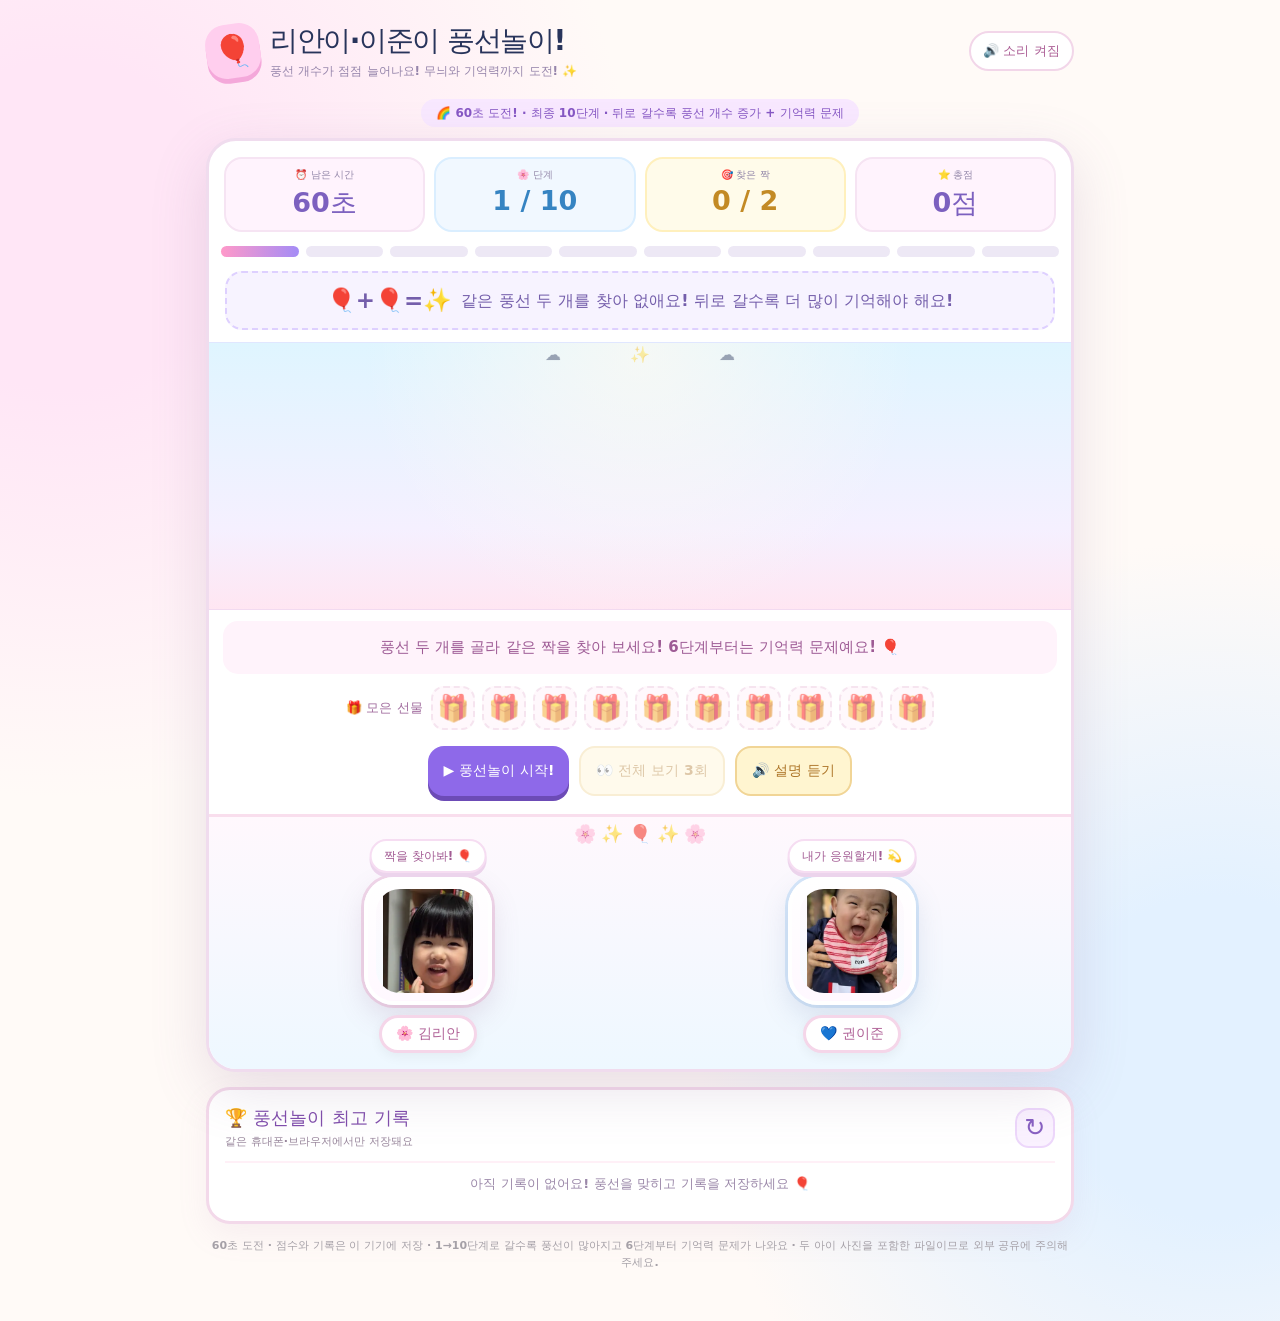
==== commit 90b37033: "Reveal all remaining balloons for 3 seconds, 3 hints per game, and slightly increase sizes" ====
--- a/balloon-match.html
+++ b/balloon-match.html
@@ -157,6 +157,21 @@
 @media(max-width:600px){.rankboard{padding:12px;margin-top:10px;border-radius:17px}.rankboard-head span{font-size:15px}.rank-list li{padding:9px 2px;gap:7px}.rank-portrait{width:36px;height:36px}.rank-position{font-size:17px;min-width:26px}.rank-who b{font-size:12px}.rank-who small{font-size:10px}.rank-points{font-size:14px}.rank-player-options{gap:8px}.rank-player{min-width:90px;padding:7px}.rank-player img{width:45px;height:45px}.crown-svg{max-height:90px}.crown-title{font-size:12px}}
 @media(prefers-reduced-motion:reduce){.crown-svg,.modal.final-win .modal-emoji,.firework-particle{animation:none}}
 
+
+/* Three-second full memory reveal; slightly enlarged balloons without overflow. */
+.balloon-visual{width:clamp(46px,10vw,84px);height:clamp(61px,13vw,106px)}
+.cards[data-cols="5"] .balloon-visual,.cards[data-cols="6"] .balloon-visual{width:clamp(39px,8.5vw,66px);height:clamp(52px,11vw,87px)}
+.cards[data-cols="5"] .balloon-card,.cards[data-cols="6"] .balloon-card{max-width:87px}
+.field.memory-peek .balloon-card:not(.matched):not(.gone) .balloon-visual{outline:2px solid #fff2a8;box-shadow:0 0 0 2px #f4d88066,0 7px 12px #a4808559}
+.field.memory-peek .balloon-card{pointer-events:none}
+@media(max-width:600px){
+ .balloon-card{max-width:80px}
+ .balloon-visual{width:clamp(37px,9vw,62px);height:clamp(49px,12vw,81px)}
+ .cards[data-cols="5"] .balloon-card,.cards[data-cols="6"] .balloon-card{max-width:72px}
+ .cards[data-cols="5"] .balloon-visual{width:clamp(34px,8.4vw,57px);height:clamp(45px,11vw,73px)}
+ .cards[data-cols="6"] .balloon-visual{width:clamp(32px,7.9vw,51px);height:clamp(43px,10.5vw,66px)}
+ .cards[data-cols="5"],.cards[data-cols="6"]{gap:3px}
+}
 </style></head>
 <body><div class="app">
 <header class="top"><div class="logo"><div class="logo-icon">🎈</div><div><h1>리안이·이준이 풍선놀이!</h1><small>풍선 개수가 점점 늘어나요! 무늬와 기억력까지 도전! ✨</small></div></div><button class="sound" id="soundBtn" aria-label="게임 소리 켜고 끄기">🔊 소리 켜짐</button></header>
@@ -173,7 +188,7 @@
 <button id="modalAction" class="action">🎁 선물 열기!</button></div></div></div>
  <div class="message" id="message" aria-live="polite">풍선 두 개를 골라 같은 짝을 찾아 보세요! 6단계부터는 기억력 문제예요! 🎈</div><div id="stageToast" class="stage-toast" role="status" aria-live="polite" hidden><span id="stageToastIcon">🎉</span><strong id="stageToastText">다음 단계로 넘어가요!</strong></div>
  <div class="reward-bar"><span class="reward-label">🎁 모은 선물</span><div id="rewards" style="display:flex;gap:7px"></div></div>
- <div class="actions"><button id="startBtn" class="action start">▶ 풍선놀이 시작!</button><button id="hintBtn" class="action hint-action" disabled>💡 힌트 1번</button><button id="speakBtn" class="action hint-action">🔊 설명 듣기</button></div>
+ <div class="actions"><button id="startBtn" class="action start">▶ 풍선놀이 시작!</button><button id="hintBtn" class="action hint-action" disabled>👀 전체 보기 3회</button><button id="speakBtn" class="action hint-action">🔊 설명 듣기</button></div>
  <div class="kids-scene photo-scene"><div class="kid-card rian" id="rian"><span class="kid-speech" id="rianTalk">짝을 찾아봐! 🎈</span><div class="kid-photo-frame"><img class="kid-photo" src="[data-uri]" alt="리안이 사진"></div><div class="kid-name">🌸 김리안</div></div><div class="kid-card ijun" id="ijun"><span class="kid-speech" id="ijunTalk">내가 응원할게! 💫</span><div class="kid-photo-frame"><img class="kid-photo" src="[data-uri]" alt="이준이 사진"></div><div class="kid-name">💙 권이준</div></div></div>
 </main><section class="rankboard" id="rankboard" aria-label="풍선놀이 이 기기 순위표"><div class="rankboard-head"><div><span>🏆 풍선놀이 최고 기록</span><small>같은 휴대폰·브라우저에서만 저장돼요</small></div><button type="button" id="rankingRefresh" class="ranking-refresh" aria-label="순위 다시 불러오기">↻</button></div><ol id="rankList" class="rank-list"><li class="rank-empty">아직 기록이 없어요! 도전해 보세요 🎈</li></ol></section><div class="footer">60초 도전 · 점수와 기록은 이 기기에 저장 · 1→10단계로 갈수록 풍선이 많아지고 6단계부터 기억력 문제가 나와요 · 두 아이 사진을 포함한 파일이므로 외부 공유에 주의해 주세요.</div>
 </div><script>
@@ -203,7 +218,7 @@
 ];
 const prizes=['🦄','🧁','🐻','🐰','🎀','🦋','🌈','👑','🍓','🧸','🐬','🪄'];
 const storageBest='rian-ijun-balloon-best-v3',storageWins='rian-ijun-balloon-wins-v3',storageRanks='rian-ijun-balloon-ranks-v1';
-const state={stage:0,matched:0,selected:null,locked:false,playing:false,mode:'idle',score:0,combo:0,bestCombo:0,wrong:0,hintUsed:false,deck:[],prizes:[],timers:[],run:0,best:0,wins:0,timeLeft:60,interval:null,deadline:0,matchedTotal:0};
+const state={stage:0,matched:0,selected:null,locked:false,playing:false,mode:'idle',score:0,combo:0,bestCombo:0,wrong:0,hintUsed:false,hintsLeft:3,deck:[],prizes:[],timers:[],run:0,best:0,wins:0,timeLeft:60,interval:null,deadline:0,matchedTotal:0};
 const readNumber=(key)=>{try{let n=Number(localStorage.getItem(key)||0);return Number.isFinite(n)&&n>=0?n:0;}catch{return 0;}};
 state.best=readNumber(storageBest);state.wins=readNumber(storageWins);
 let soundOn=true,ac=null;
@@ -313,7 +328,7 @@
 function enterLevel(){
  const cfg=stageData[state.stage];state.mode=cfg.mode==='memory'?'preview':'play';$('gameCard').dataset.stage=String(state.stage+1);
  state.selected=null;state.locked=false;state.matched=0;state.wrong=0;state.hintUsed=false;
- $('hintBtn').disabled=true;$('hintBtn').textContent='💡 힌트 1번';
+ $('hintBtn').disabled=true;$('hintBtn').textContent='👀 전체 보기 '+state.hintsLeft+'회';
  const pairs=makePairs(state.stage);state.deck=shuffle(pairs.flatMap(p=>[{...p},{...p}]));
  const field=$('field'),cards=$('cards');field.classList.remove('memory');
  field.style.setProperty('--rows',Math.ceil(state.deck.length/cfg.cols));
@@ -323,11 +338,11 @@
  if(cfg.mode==='memory'){
   const previewTimes=[0,0,0,0,0,2600,2200,1800,1450,1150];
   description(cfg.name+' · 👀 먼저 기억!');notice('✨ 풍선이 곧 가려져요! 색과 무늬, 자리를 잘 기억해요.');say('얼굴은 안 잘리게 예쁘게 나왔지? 이제 풍선도 기억! 👀','기억력 문제 시작! 집중해! 🧠');
-  schedule(()=>{if(state.mode==='preview'){state.mode='play';field.classList.add('memory');description('❔+❔=💖 기억해서 같은 풍선 찾기');notice('❔ 풍선을 기억해서 같은 짝을 두 개씩 찾아요!');$('hintBtn').disabled=false;}},previewTimes[state.stage]||1400);
+  schedule(()=>{if(state.mode==='preview'){state.mode='play';field.classList.add('memory');description('❔+❔=💖 기억해서 같은 풍선 찾기');notice('❔ 어려우면 👀 전체 보기를 눌러 3초 동안 외워요!');$('hintBtn').disabled=state.hintsLeft<=0;}},previewTimes[state.stage]||1400);
  }else{
   description(cfg.name+' · 🎈 두 개를 톡톡!');
   notice(state.stage<2?'🎈 똑같은 색 풍선 두 개를 차례로 눌러요!': state.stage<5 ? '🎨 색깔과 무늬가 모두 똑같은 풍선 두 개를 찾아요!' : '🎈 풍선이 점점 많아져요!');
-  say('짝을 찾아봐! 👀','같은 무늬야? ✨');$('hintBtn').disabled=false;
+  say('짝을 찾아봐! 👀','같은 무늬야? ✨');$('hintBtn').disabled=true;
  }
  updateUi();
 }
@@ -349,18 +364,29 @@
   first.classList.add('mismatch');btn.classList.add('mismatch');sound(345,.17,'triangle',.048);
   updateUi();
   schedule(()=>{first.classList.remove('selected','mismatch');btn.classList.remove('selected','mismatch');state.locked=false;
-   if(state.wrong>=2&&!state.hintUsed)notice('💡 헷갈려도 괜찮아요! 힌트 버튼으로 한 쌍을 볼 수 있어요!');},850);
+   if(state.wrong>=2&&state.hintsLeft>0&&stageData[state.stage].mode==='memory')notice('💡 어려우면 전체 보기로 3초 동안 모든 풍선을 외울 수 있어요!');},850);
  }
 }
 function hintPair(){
- if(state.mode!=='play'||state.locked||state.hintUsed)return;
- // If one balloon is already selected, show its matching partner.
- const active=Array.from($('cards').children).filter(x=>!x.classList.contains('gone')&&!x.classList.contains('matched'));
- const first=state.selected||active[0];if(!first)return;
- const pair=active.filter(x=>x.dataset.key===first.dataset.key);if(pair.length!==2)return;
- state.hintUsed=true;$('hintBtn').disabled=true;$('hintBtn').textContent='💡 사용했어요';
- pair.forEach(x=>x.classList.add('hint'));notice('✨ 반짝이는 두 풍선이 같은 짝이에요!');sound(740,.13);
- schedule(()=>pair.forEach(x=>x.classList.remove('hint')),2000);
+ if(!state.playing||state.mode!=='play'||state.locked||state.hintsLeft<=0)return;
+ const field=$('field');
+ if(!field.classList.contains('memory'))return;
+ state.hintsLeft--;state.mode='hint';state.locked=true;
+ if(state.selected){state.selected.classList.remove('selected');state.selected=null;}
+ $('hintBtn').disabled=true;$('hintBtn').textContent='👀 전체 보기 '+state.hintsLeft+'회';
+ field.classList.remove('memory');field.classList.add('memory-peek');
+ description('👀 3초 동안 전체 보기! 색깔과 무늬, 자리를 외워요!');
+ notice('👀 모든 남은 풍선을 3초 동안 보여줄게요!');
+ sound(770,.15,'sine',.07);
+ schedule(()=>{
+  field.classList.remove('memory-peek');
+  if(!state.playing||state.mode!=='hint')return;
+  field.classList.add('memory');state.mode='play';state.locked=false;
+  $('hintBtn').disabled=state.hintsLeft<=0;
+  $('hintBtn').textContent=state.hintsLeft?'👀 전체 보기 '+state.hintsLeft+'회':'👀 힌트 모두 사용';
+  description('❔ 기억한 풍선을 두 개씩 골라 보세요!');
+  notice(state.hintsLeft?'🙈 다시 가렸어요! 전체 보기 '+state.hintsLeft+'회 남았어요.':'🙈 다시 가렸어요! 힌트 3회 모두 사용했어요.');
+ },3000);
 }
 function rewardStage(){
  if(!state.playing)return;
@@ -386,7 +412,7 @@
 }
 function startGame(){
  clearScheduled();state.stage=0;state.matched=0;state.matchedTotal=0;state.selected=null;state.locked=false;
- state.score=0;state.combo=0;state.bestCombo=0;state.wrong=0;state.prizes=[];
+ state.score=0;state.combo=0;state.bestCombo=0;state.wrong=0;state.hintsLeft=3;state.prizes=[];
  state.playing=true;state.mode='setup';state.timeLeft=60;$('modal').hidden=true;$('modal').classList.remove('final-win');$('finalCrown').hidden=true;$('finalFireworks').hidden=true;$('rankSave').hidden=true;
  $('stageToast').hidden=true;$('startBtn').disabled=true;$('startBtn').textContent='🎈 풍선놀이 진행 중';
  $('timeLeft').parentElement.classList.remove('urgent');
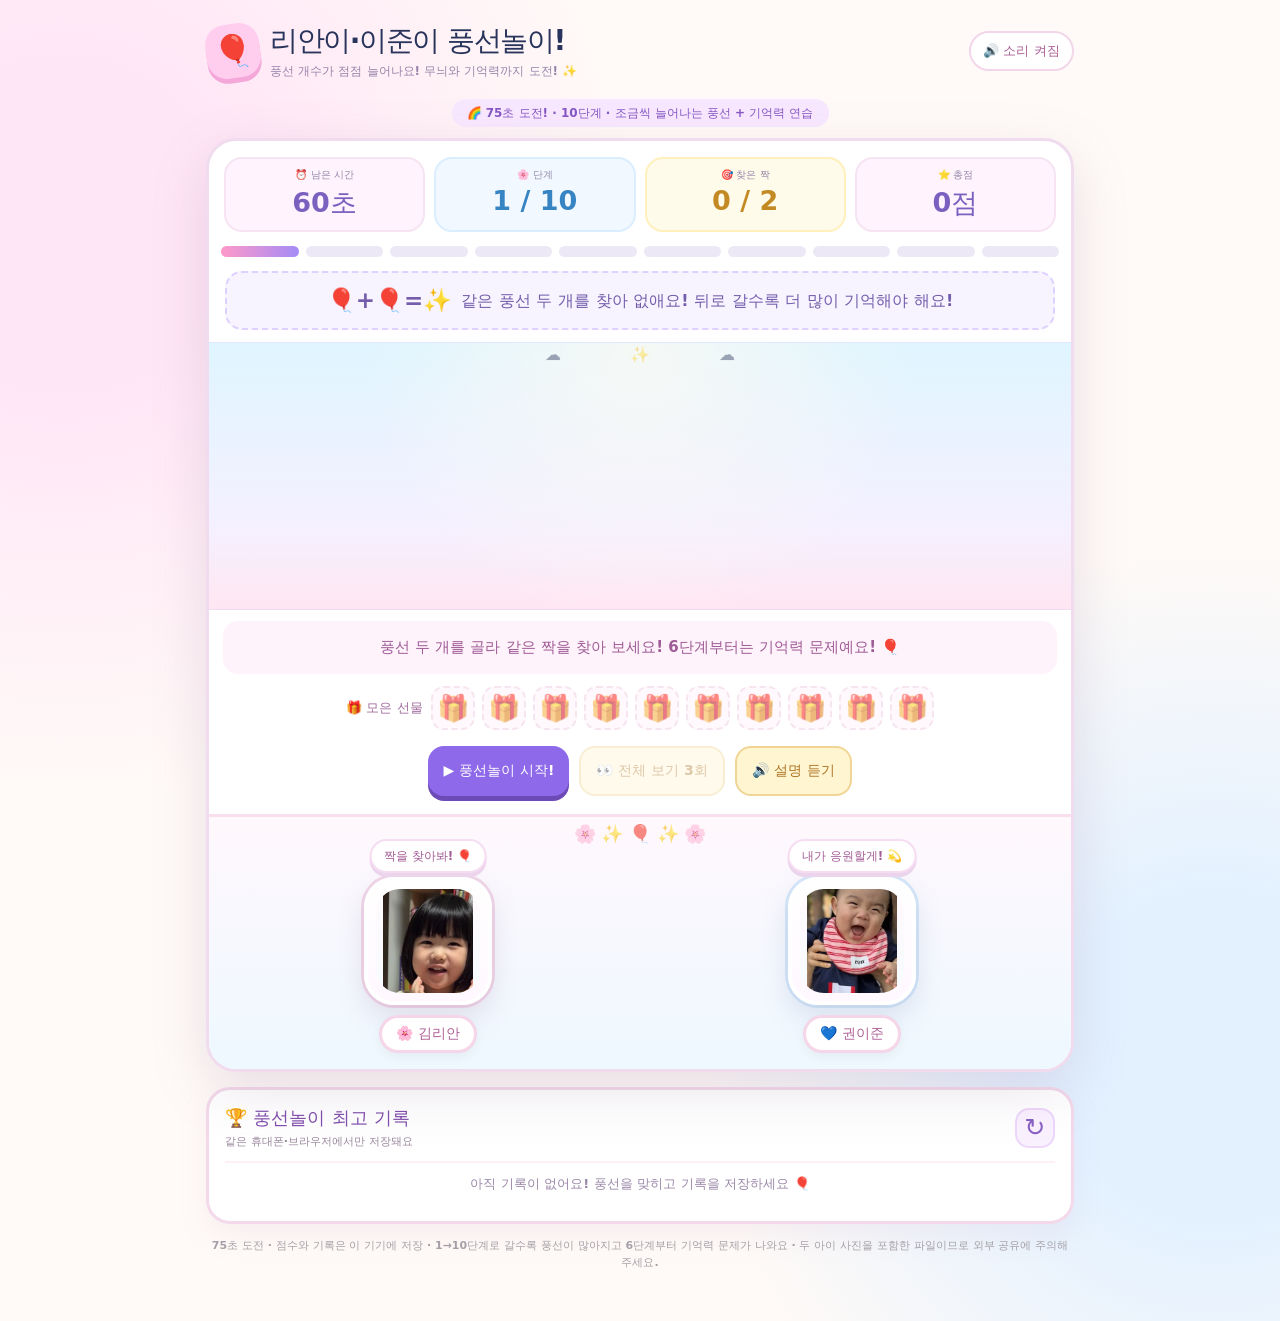
==== commit 99510a5e: "Ease balloon matching: gentler 10-stage sizes and previews, 75-second playtime" ====
--- a/balloon-match.html
+++ b/balloon-match.html
@@ -1,5 +1,11 @@
 <!doctype html>
 <html lang="ko"><head><meta charset="utf-8"><meta name="viewport" content="width=device-width, initial-scale=1, viewport-fit=cover"><meta name="theme-color" content="#fff5fb"><title>리안이와 이준이의 풍선놀이</title>
+<meta name="apple-mobile-web-app-capable" content="yes">
+<meta name="apple-mobile-web-app-status-bar-style" content="default">
+<meta name="apple-mobile-web-app-title" content="리안·이준 GAME">
+<link rel="apple-touch-icon" sizes="192x192" href="/icons/game-192.png?v=20261031">
+<link rel="icon" type="image/png" sizes="192x192" href="/icons/game-192.png?v=20261031">
+<link rel="manifest" href="/manifest.webmanifest">
 <style>
 :root{font-family:ui-rounded,"Apple SD Gothic Neo","Malgun Gothic",system-ui,sans-serif;--ink:#28345b;--pink:#ef77b0;--violet:#8365da;--bg:#fff8fb;font-synthesis:none}
 *{box-sizing:border-box}html,body{margin:0;overflow-x:hidden}body{color:var(--ink);background:radial-gradient(circle at 5% 17%,#ffe6f6 0 10%,transparent 35%),radial-gradient(circle at 95% 80%,#e3f1ff 0 10%,transparent 32%),#fffaf7;min-height:100dvh}
@@ -172,12 +178,16 @@
  .cards[data-cols="6"] .balloon-visual{width:clamp(32px,7.9vw,51px);height:clamp(43px,10.5vw,66px)}
  .cards[data-cols="5"],.cards[data-cols="6"]{gap:3px}
 }
+
+/* Keep balloon-card gestures from dragging the parent page on iOS. */
+#field,#cards,.balloon-card{touch-action:none;-webkit-user-select:none;user-select:none;overscroll-behavior:contain}
+html,body{overscroll-behavior:contain}
 </style></head>
 <body><div class="app">
 <header class="top"><div class="logo"><div class="logo-icon">🎈</div><div><h1>리안이·이준이 풍선놀이!</h1><small>풍선 개수가 점점 늘어나요! 무늬와 기억력까지 도전! ✨</small></div></div><button class="sound" id="soundBtn" aria-label="게임 소리 켜고 끄기">🔊 소리 켜짐</button></header>
-<div class="notice"><b>🌈 60초 도전! · 최종 10단계 · 뒤로 갈수록 풍선 개수 증가 + 기억력 문제</b></div>
+<div class="notice"><b>🌈 75초 도전! · 10단계 · 조금씩 늘어나는 풍선 + 기억력 연습</b></div>
 <main class="game" id="gameCard" data-stage="1">
- <section class="hud"><div class="stat"><small>⏰ 남은 시간</small><strong id="timeLeft">60초</strong></div><div class="stat"><small>🌸 단계</small><strong id="level">1 / 10</strong></div><div class="stat"><small>🎯 찾은 짝</small><strong id="pairs">0 / 2</strong></div><div class="stat"><small>⭐ 총점</small><strong id="score">0점</strong></div></section>
+ <section class="hud"><div class="stat"><small>⏰ 남은 시간</small><strong id="timeLeft">75초</strong></div><div class="stat"><small>🌸 단계</small><strong id="level">1 / 10</strong></div><div class="stat"><small>🎯 찾은 짝</small><strong id="pairs">0 / 2</strong></div><div class="stat"><small>⭐ 총점</small><strong id="score">0점</strong></div></section>
  <div class="stages" id="stages" aria-label="10단계 진행도"></div>
  <div class="instructions"><span class="pair-demo" id="pairDemo">🎈+🎈=✨</span><span id="instruction">같은 풍선 두 개를 찾아 없애요! 뒤로 갈수록 더 많이 기억해야 해요!</span></div>
  <div class="field" id="field"><div class="cards" id="cards" aria-label="짝맞추기 풍선들"></div><div class="modal" id="modal" hidden><div class="modal-card"><div class="final-fireworks" id="finalFireworks" hidden aria-hidden="true"></div><div class="modal-emoji" id="modalEmoji">🎁</div><h3 id="modalTitle">짝맞추기 성공!</h3><p id="modalDescription"></p><div class="final-crown-scene" id="finalCrown" hidden aria-hidden="true">
@@ -190,7 +200,7 @@
  <div class="reward-bar"><span class="reward-label">🎁 모은 선물</span><div id="rewards" style="display:flex;gap:7px"></div></div>
  <div class="actions"><button id="startBtn" class="action start">▶ 풍선놀이 시작!</button><button id="hintBtn" class="action hint-action" disabled>👀 전체 보기 3회</button><button id="speakBtn" class="action hint-action">🔊 설명 듣기</button></div>
  <div class="kids-scene photo-scene"><div class="kid-card rian" id="rian"><span class="kid-speech" id="rianTalk">짝을 찾아봐! 🎈</span><div class="kid-photo-frame"><img class="kid-photo" src="[data-uri]" alt="리안이 사진"></div><div class="kid-name">🌸 김리안</div></div><div class="kid-card ijun" id="ijun"><span class="kid-speech" id="ijunTalk">내가 응원할게! 💫</span><div class="kid-photo-frame"><img class="kid-photo" src="[data-uri]" alt="이준이 사진"></div><div class="kid-name">💙 권이준</div></div></div>
-</main><section class="rankboard" id="rankboard" aria-label="풍선놀이 이 기기 순위표"><div class="rankboard-head"><div><span>🏆 풍선놀이 최고 기록</span><small>같은 휴대폰·브라우저에서만 저장돼요</small></div><button type="button" id="rankingRefresh" class="ranking-refresh" aria-label="순위 다시 불러오기">↻</button></div><ol id="rankList" class="rank-list"><li class="rank-empty">아직 기록이 없어요! 도전해 보세요 🎈</li></ol></section><div class="footer">60초 도전 · 점수와 기록은 이 기기에 저장 · 1→10단계로 갈수록 풍선이 많아지고 6단계부터 기억력 문제가 나와요 · 두 아이 사진을 포함한 파일이므로 외부 공유에 주의해 주세요.</div>
+</main><section class="rankboard" id="rankboard" aria-label="풍선놀이 이 기기 순위표"><div class="rankboard-head"><div><span>🏆 풍선놀이 최고 기록</span><small>같은 휴대폰·브라우저에서만 저장돼요</small></div><button type="button" id="rankingRefresh" class="ranking-refresh" aria-label="순위 다시 불러오기">↻</button></div><ol id="rankList" class="rank-list"><li class="rank-empty">아직 기록이 없어요! 도전해 보세요 🎈</li></ol></section><div class="footer">75초 도전 · 점수와 기록은 이 기기에 저장 · 1→10단계로 갈수록 풍선이 많아지고 6단계부터 기억력 문제가 나와요 · 두 아이 사진을 포함한 파일이므로 외부 공유에 주의해 주세요.</div>
 </div><script>
 'use strict';
 const $ = id => document.getElementById(id);
@@ -206,15 +216,15 @@
 const patterns=['solid','dots','stripes','stars','hearts','zigzag'];
 const stageData=[
  {pairs:2,cols:2,mode:'open',name:'🎈 1단계 · 색깔 두 쌍'},
- {pairs:3,cols:3,mode:'open',name:'🎈 2단계 · 색깔 세 쌍'},
- {pairs:4,cols:4,mode:'open',name:'🎨 3단계 · 무늬 네 쌍'},
- {pairs:5,cols:4,mode:'open',name:'🎨 4단계 · 무늬 다섯 쌍'},
- {pairs:6,cols:4,mode:'open',name:'🎈 5단계 · 풍선 열두 개'},
- {pairs:8,cols:4,mode:'memory',name:'🧠 6단계 · 기억력 시작'},
- {pairs:10,cols:5,mode:'memory',name:'🧠 7단계 · 풍선 스무 개'},
- {pairs:12,cols:5,mode:'memory',name:'🌟 8단계 · 풍선 스물네 개'},
- {pairs:14,cols:6,mode:'memory',name:'🌟 9단계 · 풍선 스물여덟 개'},
- {pairs:16,cols:6,mode:'memory',name:'👑 10단계 · 최종 기억력 도전'}
+ {pairs:2,cols:2,mode:'open',name:'🎈 2단계 · 색깔 두 쌍'},
+ {pairs:3,cols:3,mode:'open',name:'🎨 3단계 · 무늬 세 쌍'},
+ {pairs:3,cols:3,mode:'open',name:'🎨 4단계 · 무늬 세 쌍'},
+ {pairs:4,cols:4,mode:'open',name:'🎈 5단계 · 풍선 여덟 개'},
+ {pairs:4,cols:4,mode:'memory',name:'🧠 6단계 · 기억력 시작'},
+ {pairs:4,cols:4,mode:'memory',name:'🧠 7단계 · 풍선 여덟 개'},
+ {pairs:5,cols:4,mode:'memory',name:'🌟 8단계 · 풍선 열 개'},
+ {pairs:5,cols:4,mode:'memory',name:'🌟 9단계 · 풍선 열 개'},
+ {pairs:6,cols:4,mode:'memory',name:'👑 10단계 · 최종 기억력 도전'}
 ];
 const prizes=['🦄','🧁','🐻','🐰','🎀','🦋','🌈','👑','🍓','🧸','🐬','🪄'];
 const storageBest='rian-ijun-balloon-best-v3',storageWins='rian-ijun-balloon-wins-v3',storageRanks='rian-ijun-balloon-ranks-v1';
@@ -270,8 +280,8 @@
 }
 function startTimer(){
  if(state.interval)clearInterval(state.interval);
- state.deadline=performance.now()+60000;
- state.timeLeft=60;
+ state.deadline=performance.now()+75000;
+ state.timeLeft=75;
  state.interval=setInterval(tickTimer,90);tickTimer();
 }
 function tickTimer(){
@@ -289,10 +299,10 @@
  state.playing=false;state.mode='timeout';state.locked=true;
  saveBest();
  $('hintBtn').disabled=true;$('startBtn').disabled=false;$('startBtn').textContent='▶ 다시 시작';
- $('modal').hidden=false;$('modal').classList.remove('final-win');$('finalCrown').hidden=true;$('finalFireworks').hidden=true;$('modalEmoji').textContent='⏰';$('modalTitle').textContent='60초 도전 종료!';
+ $('modal').hidden=false;$('modal').classList.remove('final-win');$('finalCrown').hidden=true;$('finalFireworks').hidden=true;$('modalEmoji').textContent='⏰';$('modalTitle').textContent='75초 도전 종료!';
  $('modalDescription').textContent='🎈 '+state.matchedTotal+'쌍 성공 · ⭐ '+state.score+'점 · '+(state.stage+1)+'단계까지 도전! · 내 최고 '+state.best+'점';
- $('modalAction').textContent='🎈 다시 시작';notice('⏰ 60초 종료! '+state.matchedTotal+'쌍 맞혔어요!');showRankSave();
- say('60초 도전 완료! 💖','다음엔 신기록! 🏆');
+ $('modalAction').textContent='🎈 다시 시작';notice('⏰ 75초 종료! '+state.matchedTotal+'쌍 맞혔어요!');showRankSave();
+ say('75초 도전 완료! 💖','다음엔 신기록! 🏆');
 }
 function saveBest(){
  if(state.score>state.best){state.best=state.score;try{localStorage.setItem(storageBest,String(state.best));}catch{}}
@@ -336,7 +346,7 @@
  state.deck.forEach((p,i)=>cards.append(cardFor(p,i)));
  $('pairDemo').textContent=cfg.mode==='memory'?'👀 → ❔❔':'🎈+🎈=💥';
  if(cfg.mode==='memory'){
-  const previewTimes=[0,0,0,0,0,2600,2200,1800,1450,1150];
+  const previewTimes=[0,0,0,0,0,3200,3000,2800,2600,2400];
   description(cfg.name+' · 👀 먼저 기억!');notice('✨ 풍선이 곧 가려져요! 색과 무늬, 자리를 잘 기억해요.');say('얼굴은 안 잘리게 예쁘게 나왔지? 이제 풍선도 기억! 👀','기억력 문제 시작! 집중해! 🧠');
   schedule(()=>{if(state.mode==='preview'){state.mode='play';field.classList.add('memory');description('❔+❔=💖 기억해서 같은 풍선 찾기');notice('❔ 어려우면 👀 전체 보기를 눌러 3초 동안 외워요!');$('hintBtn').disabled=state.hintsLeft<=0;}},previewTimes[state.stage]||1400);
  }else{
@@ -413,7 +423,7 @@
 function startGame(){
  clearScheduled();state.stage=0;state.matched=0;state.matchedTotal=0;state.selected=null;state.locked=false;
  state.score=0;state.combo=0;state.bestCombo=0;state.wrong=0;state.hintsLeft=3;state.prizes=[];
- state.playing=true;state.mode='setup';state.timeLeft=60;$('modal').hidden=true;$('modal').classList.remove('final-win');$('finalCrown').hidden=true;$('finalFireworks').hidden=true;$('rankSave').hidden=true;
+ state.playing=true;state.mode='setup';state.timeLeft=75;$('modal').hidden=true;$('modal').classList.remove('final-win');$('finalCrown').hidden=true;$('finalFireworks').hidden=true;$('rankSave').hidden=true;
  $('stageToast').hidden=true;$('startBtn').disabled=true;$('startBtn').textContent='🎈 풍선놀이 진행 중';
  $('timeLeft').parentElement.classList.remove('urgent');
  enterLevel();startTimer();sound(600,.13);
@@ -424,6 +434,12 @@
   const u=new SpeechSynthesisUtterance(t);u.lang='ko-KR';u.rate=.9;window.speechSynthesis.speak(u);
  }catch{notice('🎈 두 개를 차례로 눌러 짝을 맞춰요!');}
 }
+
+// Dragging on a balloon should never scroll the embedded game or its parent.
+// Only prevent gestures over the playfield: other page content remains scrollable.
+document.addEventListener('touchmove',e=>{
+ if(state.playing&&e.target.closest?.('#field')&&e.cancelable)e.preventDefault();
+},{passive:false,capture:true});
 $('startBtn').addEventListener('click',startGame);$('hintBtn').addEventListener('click',hintPair);$('modalAction').addEventListener('click',rewardClick);
 $('speakBtn').addEventListener('click',speak);$('soundBtn').addEventListener('click',()=>{soundOn=!soundOn;$('soundBtn').textContent=soundOn?'🔊 소리 켜짐':'🔇 소리 꺼짐';if(soundOn)sound(660,.1);});
 document.addEventListener('visibilitychange',()=>{if(!document.hidden&&state.playing)tickTimer();});
